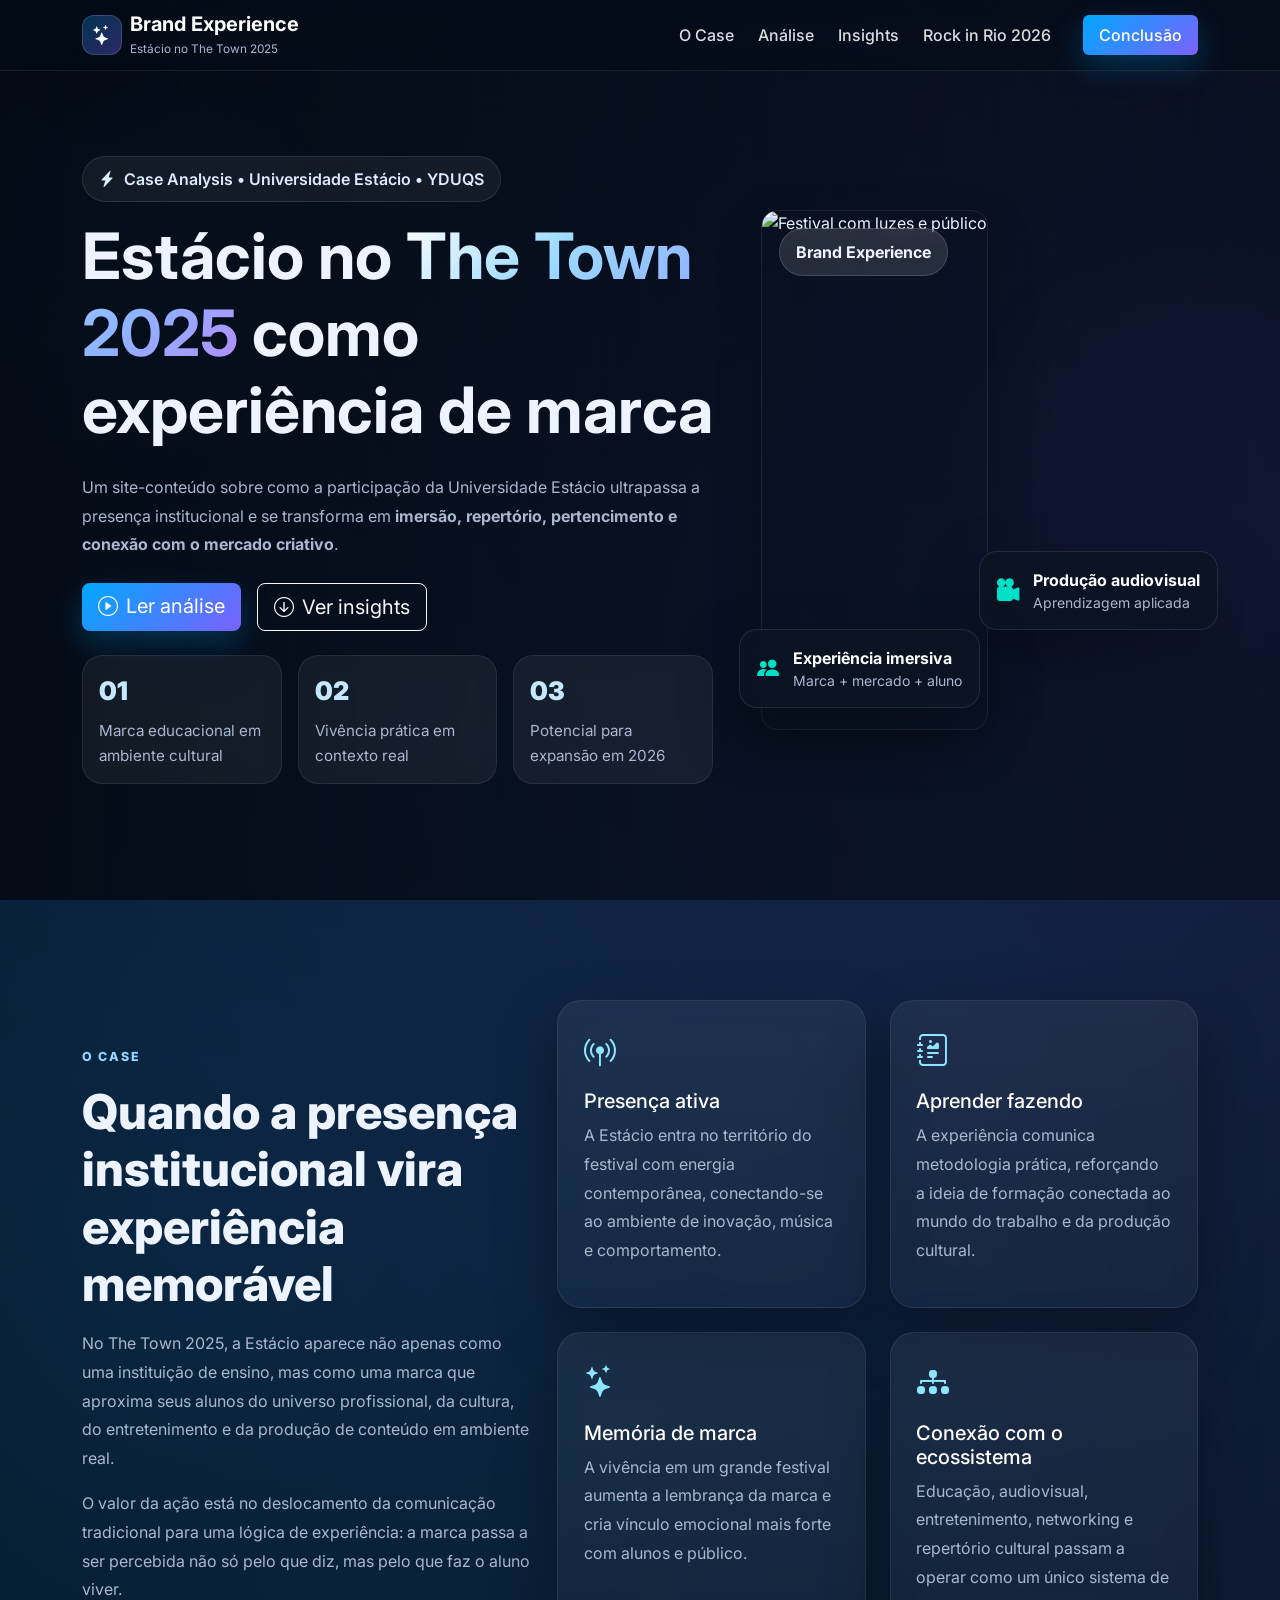
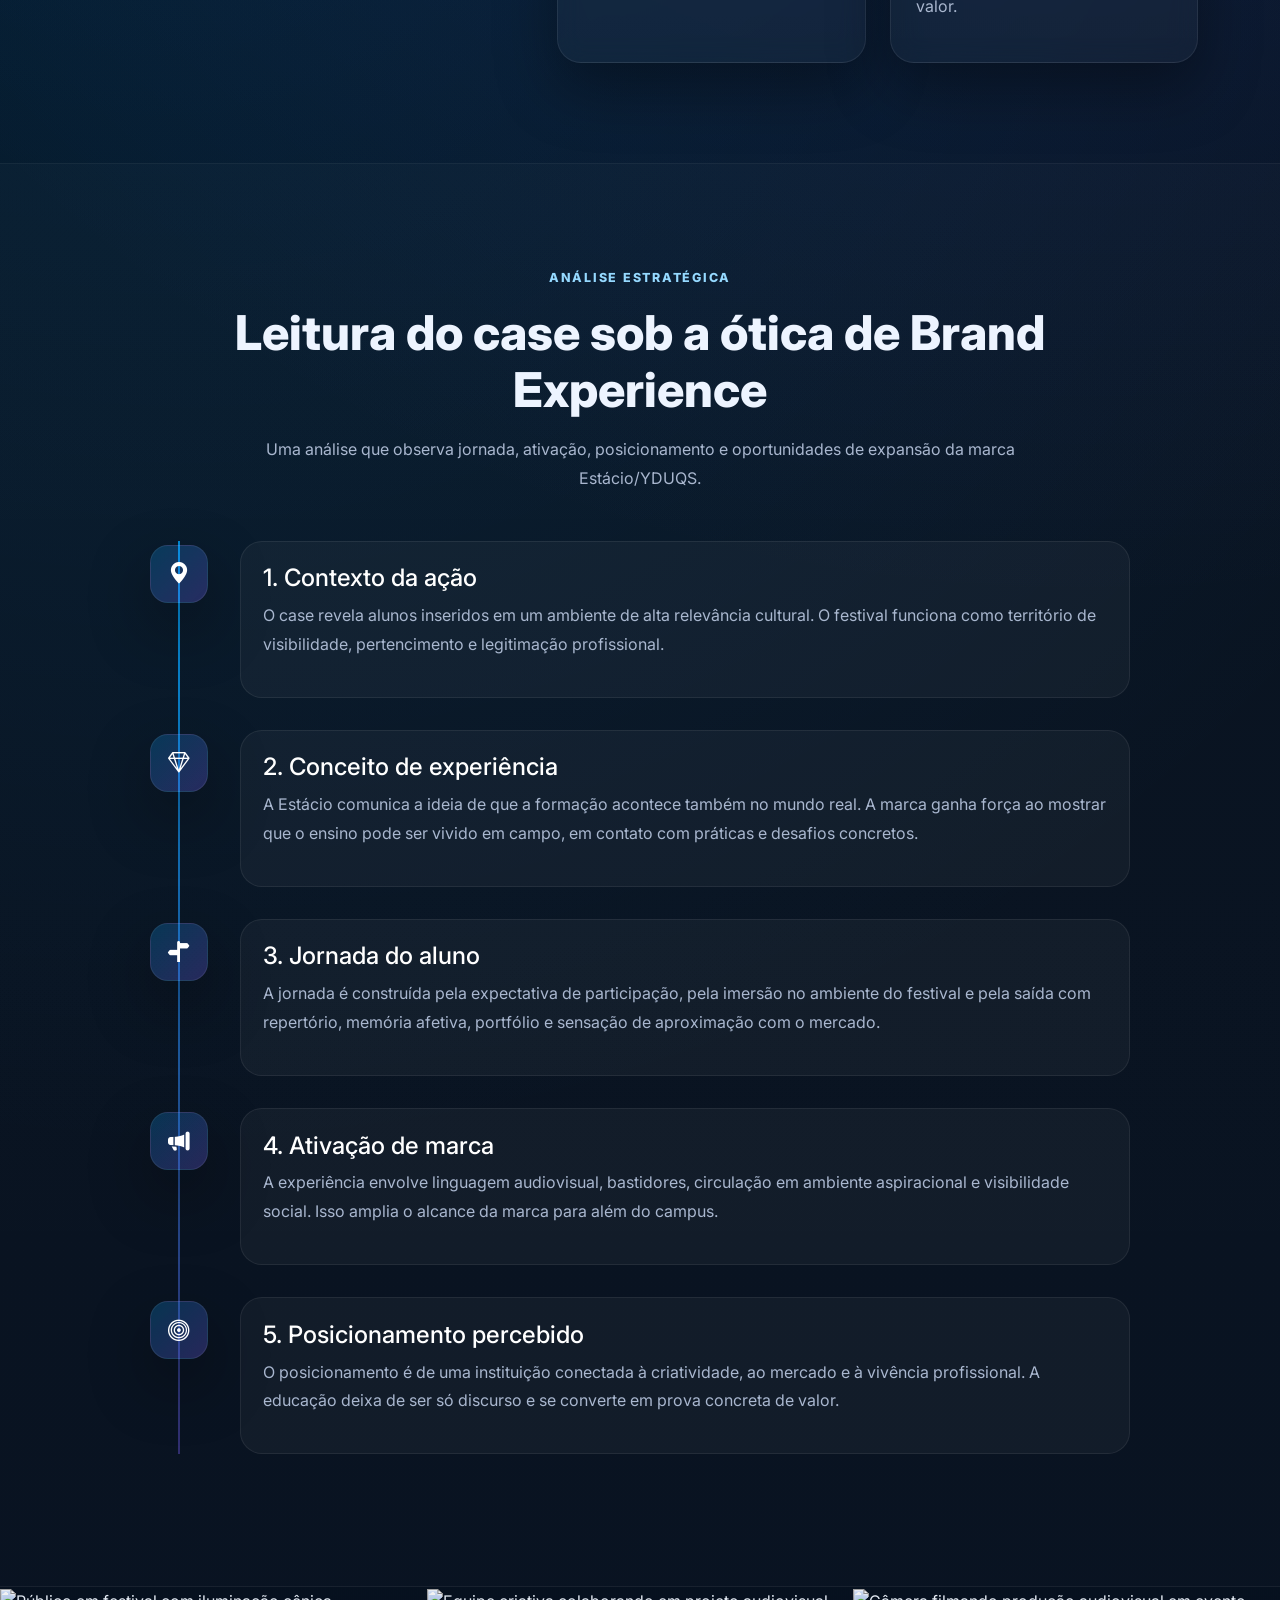
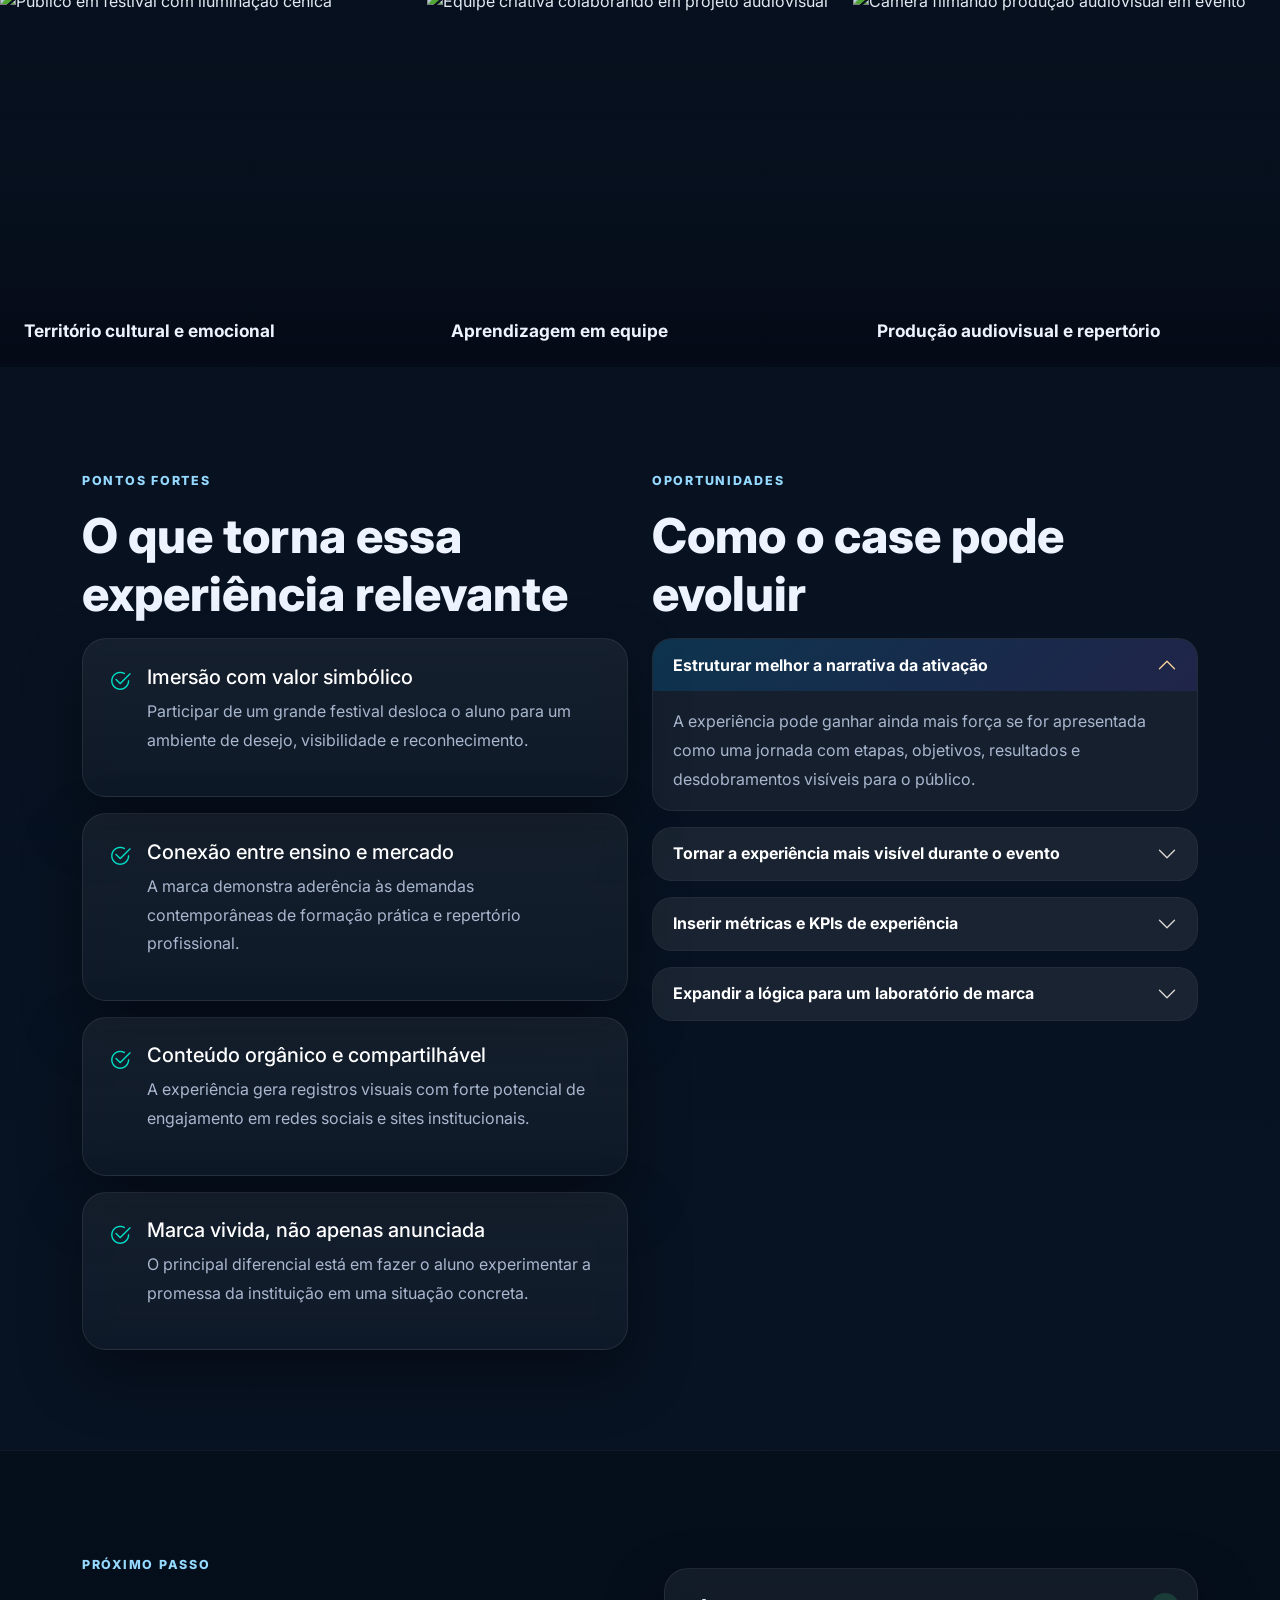
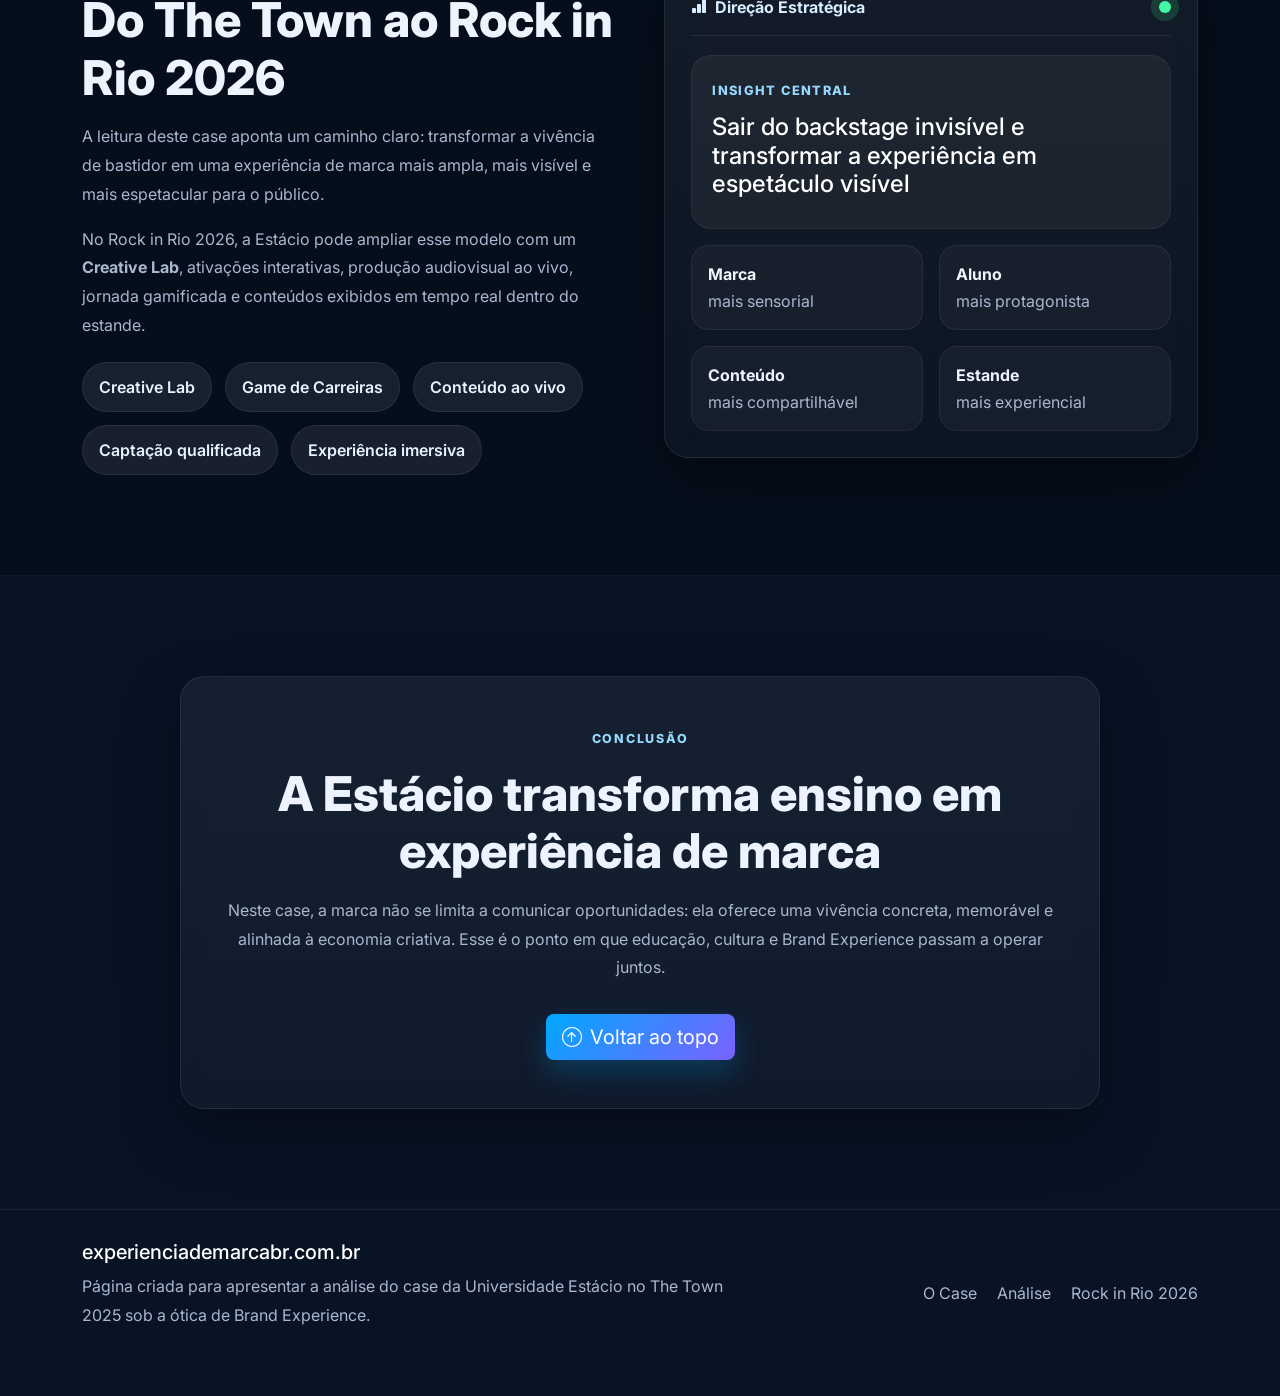
==== index.html @ 6ab8f237 "Add files via upload" ====
<!DOCTYPE html>
<html lang="pt-BR">
<head>
  <meta charset="UTF-8" />
  <meta name="viewport" content="width=device-width, initial-scale=1.0" />
  <title>Estácio no The Town 2025 | Brand Experience</title>
  <meta name="description" content="Análise do case da participação da Universidade Estácio no The Town 2025 sob a ótica de Brand Experience.">

  <link rel="preconnect" href="https://fonts.googleapis.com">
  <link rel="preconnect" href="https://fonts.gstatic.com" crossorigin>
  <link href="https://fonts.googleapis.com/css2?family=Inter:wght@400;500;600;700;800;900&display=swap" rel="stylesheet">
  <link href="https://cdn.jsdelivr.net/npm/bootstrap@5.3.3/dist/css/bootstrap.min.css" rel="stylesheet">
  <link href="https://cdn.jsdelivr.net/npm/bootstrap-icons@1.11.3/font/bootstrap-icons.min.css" rel="stylesheet">
  <link rel="stylesheet" href="css/styles_index_estacio_2026_the_town.css" />
</head>
<body>
  <div class="bg-orb orb-1"></div>
  <div class="bg-orb orb-2"></div>
  <div class="bg-grid"></div>

  <nav class="navbar navbar-expand-lg navbar-dark fixed-top glass-nav">
    <div class="container">
      <a class="navbar-brand d-flex align-items-center gap-2" href="#home">
        <span class="brand-mark"><i class="bi bi-stars"></i></span>
        <span>
          <strong>Brand Experience</strong><br>
          <small>Estácio no The Town 2025</small>
        </span>
      </a>

      <button class="navbar-toggler" type="button" data-bs-toggle="collapse" data-bs-target="#mainNav" aria-controls="mainNav" aria-expanded="false" aria-label="Alternar navegação">
        <span class="navbar-toggler-icon"></span>
      </button>

      <div class="collapse navbar-collapse" id="mainNav">
        <ul class="navbar-nav ms-auto align-items-lg-center gap-lg-2">
          <li class="nav-item"><a class="nav-link" href="#case">O Case</a></li>
          <li class="nav-item"><a class="nav-link" href="#analise">Análise</a></li>
          <li class="nav-item"><a class="nav-link" href="#insights">Insights</a></li>
          <li class="nav-item"><a class="nav-link" href="#rockinrio">Rock in Rio 2026</a></li>
          <li class="nav-item"><a class="nav-link btn btn-brand ms-lg-3 px-3" href="#conclusao">Conclusão</a></li>
        </ul>
      </div>
    </div>
  </nav>

  <header id="home" class="hero-section d-flex align-items-center">
    <div class="hero-overlay"></div>
    <div class="container position-relative">
      <div class="row align-items-center g-5">
        <div class="col-lg-7">
          <div class="eyebrow mb-3" data-bs-toggle="tooltip" data-bs-title="Case analisado sob a ótica de experiência de marca">
            <i class="bi bi-lightning-charge-fill"></i> Case Analysis • Universidade Estácio • YDUQS
          </div>
          <h1 class="display-3 fw-bold mb-4">Estácio no <span class="text-gradient">The Town 2025</span> como experiência de marca</h1>
          <p class="hero-lead mb-4">
            Um site-conteúdo sobre como a participação da Universidade Estácio ultrapassa a presença institucional e se transforma em <strong>imersão, repertório, pertencimento e conexão com o mercado criativo</strong>.
          </p>

          <div class="d-flex flex-wrap gap-3 mb-4">
            <a href="#analise" class="btn btn-brand btn-lg"><i class="bi bi-play-circle me-2"></i>Ler análise</a>
            <a href="#insights" class="btn btn-outline-light btn-lg"><i class="bi bi-arrow-down-circle me-2"></i>Ver insights</a>
          </div>

          <div class="hero-stats row g-3">
            <div class="col-sm-4">
              <div class="stat-card">
                <span class="stat-number">01</span>
                <span class="stat-label">Marca educacional em ambiente cultural</span>
              </div>
            </div>
            <div class="col-sm-4">
              <div class="stat-card">
                <span class="stat-number">02</span>
                <span class="stat-label">Vivência prática em contexto real</span>
              </div>
            </div>
            <div class="col-sm-4">
              <div class="stat-card">
                <span class="stat-number">03</span>
                <span class="stat-label">Potencial para expansão em 2026</span>
              </div>
            </div>
          </div>
        </div>

        <div class="col-lg-5">
          <div class="hero-visual floating-card">
            <div class="hero-badge">Brand Experience</div>
            <img src="https://images.unsplash.com/photo-1493225457124-a3eb161ffa5f?auto=format&fit=crop&w=1200&q=80" alt="Festival com luzes e público" class="img-fluid rounded-4 shadow-lg">
            <div class="mini-card mini-card-1">
              <i class="bi bi-camera-reels-fill"></i>
              <div>
                <strong>Produção audiovisual</strong>
                <small>Aprendizagem aplicada</small>
              </div>
            </div>
            <div class="mini-card mini-card-2">
              <i class="bi bi-people-fill"></i>
              <div>
                <strong>Experiência imersiva</strong>
                <small>Marca + mercado + aluno</small>
              </div>
            </div>
          </div>
        </div>
      </div>
    </div>
  </header>

  <main>
    <section id="case" class="section-padding">
      <div class="container">
        <div class="row g-4 align-items-center">
          <div class="col-lg-5">
            <div class="section-tag">O CASE</div>
            <h2 class="section-title">Quando a presença institucional vira experiência memorável</h2>
            <p class="section-text">
              No The Town 2025, a Estácio aparece não apenas como uma instituição de ensino, mas como uma marca que aproxima seus alunos do universo profissional, da cultura, do entretenimento e da produção de conteúdo em ambiente real.
            </p>
            <p class="section-text">
              O valor da ação está no deslocamento da comunicação tradicional para uma lógica de experiência: a marca passa a ser percebida não só pelo que diz, mas pelo que faz o aluno viver.
            </p>
          </div>
          <div class="col-lg-7">
            <div class="row g-4">
              <div class="col-md-6">
                <div class="info-box tilt-card h-100">
                  <i class="bi bi-broadcast-pin"></i>
                  <h5>Presença ativa</h5>
                  <p>A Estácio entra no território do festival com energia contemporânea, conectando-se ao ambiente de inovação, música e comportamento.</p>
                </div>
              </div>
              <div class="col-md-6">
                <div class="info-box tilt-card h-100">
                  <i class="bi bi-journal-richtext"></i>
                  <h5>Aprender fazendo</h5>
                  <p>A experiência comunica metodologia prática, reforçando a ideia de formação conectada ao mundo do trabalho e da produção cultural.</p>
                </div>
              </div>
              <div class="col-md-6">
                <div class="info-box tilt-card h-100">
                  <i class="bi bi-stars"></i>
                  <h5>Memória de marca</h5>
                  <p>A vivência em um grande festival aumenta a lembrança da marca e cria vínculo emocional mais forte com alunos e público.</p>
                </div>
              </div>
              <div class="col-md-6">
                <div class="info-box tilt-card h-100">
                  <i class="bi bi-diagram-3-fill"></i>
                  <h5>Conexão com o ecossistema</h5>
                  <p>Educação, audiovisual, entretenimento, networking e repertório cultural passam a operar como um único sistema de valor.</p>
                </div>
              </div>
            </div>
          </div>
        </div>
      </div>
    </section>

    <section id="analise" class="section-padding section-dark">
      <div class="container">
        <div class="text-center mb-5">
          <div class="section-tag mx-auto">ANÁLISE ESTRATÉGICA</div>
          <h2 class="section-title centered">Leitura do case sob a ótica de Brand Experience</h2>
          <p class="section-subtitle centered">Uma análise que observa jornada, ativação, posicionamento e oportunidades de expansão da marca Estácio/YDUQS.</p>
        </div>

        <div class="timeline">
          <div class="timeline-item reveal-card">
            <div class="timeline-icon"><i class="bi bi-geo-alt-fill"></i></div>
            <div class="timeline-content">
              <h4>1. Contexto da ação</h4>
              <p>O case revela alunos inseridos em um ambiente de alta relevância cultural. O festival funciona como território de visibilidade, pertencimento e legitimação profissional.</p>
            </div>
          </div>

          <div class="timeline-item reveal-card">
            <div class="timeline-icon"><i class="bi bi-gem"></i></div>
            <div class="timeline-content">
              <h4>2. Conceito de experiência</h4>
              <p>A Estácio comunica a ideia de que a formação acontece também no mundo real. A marca ganha força ao mostrar que o ensino pode ser vivido em campo, em contato com práticas e desafios concretos.</p>
            </div>
          </div>

          <div class="timeline-item reveal-card">
            <div class="timeline-icon"><i class="bi bi-signpost-split-fill"></i></div>
            <div class="timeline-content">
              <h4>3. Jornada do aluno</h4>
              <p>A jornada é construída pela expectativa de participação, pela imersão no ambiente do festival e pela saída com repertório, memória afetiva, portfólio e sensação de aproximação com o mercado.</p>
            </div>
          </div>

          <div class="timeline-item reveal-card">
            <div class="timeline-icon"><i class="bi bi-megaphone-fill"></i></div>
            <div class="timeline-content">
              <h4>4. Ativação de marca</h4>
              <p>A experiência envolve linguagem audiovisual, bastidores, circulação em ambiente aspiracional e visibilidade social. Isso amplia o alcance da marca para além do campus.</p>
            </div>
          </div>

          <div class="timeline-item reveal-card">
            <div class="timeline-icon"><i class="bi bi-bullseye"></i></div>
            <div class="timeline-content">
              <h4>5. Posicionamento percebido</h4>
              <p>O posicionamento é de uma instituição conectada à criatividade, ao mercado e à vivência profissional. A educação deixa de ser só discurso e se converte em prova concreta de valor.</p>
            </div>
          </div>
        </div>
      </div>
    </section>

    <section class="section-padding image-band">
      <div class="container-fluid px-0">
        <div class="row g-0">
          <div class="col-md-4">
            <div class="image-card">
              <img src="https://images.unsplash.com/photo-1511578314322-379afb476865?auto=format&fit=crop&w=1200&q=80" alt="Público em festival com iluminação cênica">
              <div class="image-caption">Território cultural e emocional</div>
            </div>
          </div>
          <div class="col-md-4">
            <div class="image-card">
              <img src="https://images.unsplash.com/photo-1521737604893-d14cc237f11d?auto=format&fit=crop&w=1200&q=80" alt="Equipe criativa colaborando em projeto audiovisual">
              <div class="image-caption">Aprendizagem em equipe</div>
            </div>
          </div>
          <div class="col-md-4">
            <div class="image-card">
              <img src="https://images.unsplash.com/photo-1505236858219-8359eb29e329?auto=format&fit=crop&w=1200&q=80" alt="Câmera filmando produção audiovisual em evento">
              <div class="image-caption">Produção audiovisual e repertório</div>
            </div>
          </div>
        </div>
      </div>
    </section>

    <section id="insights" class="section-padding">
      <div class="container">
        <div class="row g-4 align-items-start">
          <div class="col-lg-6">
            <div class="section-tag">PONTOS FORTES</div>
            <h2 class="section-title">O que torna essa experiência relevante</h2>
            <div class="feature-list">
              <div class="feature-item glass-card">
                <i class="bi bi-check2-circle"></i>
                <div>
                  <h5>Imersão com valor simbólico</h5>
                  <p>Participar de um grande festival desloca o aluno para um ambiente de desejo, visibilidade e reconhecimento.</p>
                </div>
              </div>
              <div class="feature-item glass-card">
                <i class="bi bi-check2-circle"></i>
                <div>
                  <h5>Conexão entre ensino e mercado</h5>
                  <p>A marca demonstra aderência às demandas contemporâneas de formação prática e repertório profissional.</p>
                </div>
              </div>
              <div class="feature-item glass-card">
                <i class="bi bi-check2-circle"></i>
                <div>
                  <h5>Conteúdo orgânico e compartilhável</h5>
                  <p>A experiência gera registros visuais com forte potencial de engajamento em redes sociais e sites institucionais.</p>
                </div>
              </div>
              <div class="feature-item glass-card">
                <i class="bi bi-check2-circle"></i>
                <div>
                  <h5>Marca vivida, não apenas anunciada</h5>
                  <p>O principal diferencial está em fazer o aluno experimentar a promessa da instituição em uma situação concreta.</p>
                </div>
              </div>
            </div>
          </div>

          <div class="col-lg-6">
            <div class="section-tag">OPORTUNIDADES</div>
            <h2 class="section-title">Como o case pode evoluir</h2>
            <div class="accordion custom-accordion" id="accordionInsights">
              <div class="accordion-item">
                <h2 class="accordion-header">
                  <button class="accordion-button" type="button" data-bs-toggle="collapse" data-bs-target="#item1" aria-expanded="true">
                    Estruturar melhor a narrativa da ativação
                  </button>
                </h2>
                <div id="item1" class="accordion-collapse collapse show" data-bs-parent="#accordionInsights">
                  <div class="accordion-body">A experiência pode ganhar ainda mais força se for apresentada como uma jornada com etapas, objetivos, resultados e desdobramentos visíveis para o público.</div>
                </div>
              </div>

              <div class="accordion-item">
                <h2 class="accordion-header">
                  <button class="accordion-button collapsed" type="button" data-bs-toggle="collapse" data-bs-target="#item2">
                    Tornar a experiência mais visível durante o evento
                  </button>
                </h2>
                <div id="item2" class="accordion-collapse collapse" data-bs-parent="#accordionInsights">
                  <div class="accordion-body">Mostrar ao vivo o que os alunos produzem amplia o potencial de encantamento, prova social e diferenciação da presença da marca.</div>
                </div>
              </div>

              <div class="accordion-item">
                <h2 class="accordion-header">
                  <button class="accordion-button collapsed" type="button" data-bs-toggle="collapse" data-bs-target="#item3">
                    Inserir métricas e KPIs de experiência
                  </button>
                </h2>
                <div id="item3" class="accordion-collapse collapse" data-bs-parent="#accordionInsights">
                  <div class="accordion-body">Indicadores como alcance, peças produzidas, participação dos alunos e engajamento digital ajudam a fortalecer a leitura estratégica do case.</div>
                </div>
              </div>

              <div class="accordion-item">
                <h2 class="accordion-header">
                  <button class="accordion-button collapsed" type="button" data-bs-toggle="collapse" data-bs-target="#item4">
                    Expandir a lógica para um laboratório de marca
                  </button>
                </h2>
                <div id="item4" class="accordion-collapse collapse" data-bs-parent="#accordionInsights">
                  <div class="accordion-body">O case pode se tornar base para um laboratório contínuo de observação, criação, documentação e análise de experiências de marca em eventos.</div>
                </div>
              </div>
            </div>
          </div>
        </div>
      </div>
    </section>

    <section id="rockinrio" class="section-padding section-dark section-festival">
      <div class="container">
        <div class="row align-items-center g-5">
          <div class="col-lg-6">
            <div class="section-tag">PRÓXIMO PASSO</div>
            <h2 class="section-title">Do The Town ao Rock in Rio 2026</h2>
            <p class="section-text">
              A leitura deste case aponta um caminho claro: transformar a vivência de bastidor em uma experiência de marca mais ampla, mais visível e mais espetacular para o público.
            </p>
            <p class="section-text">
              No Rock in Rio 2026, a Estácio pode ampliar esse modelo com um <strong>Creative Lab</strong>, ativações interativas, produção audiovisual ao vivo, jornada gamificada e conteúdos exibidos em tempo real dentro do estande.
            </p>

            <div class="pill-list">
              <span class="pill">Creative Lab</span>
              <span class="pill">Game de Carreiras</span>
              <span class="pill">Conteúdo ao vivo</span>
              <span class="pill">Captação qualificada</span>
              <span class="pill">Experiência imersiva</span>
            </div>
          </div>
          <div class="col-lg-6">
            <div class="festival-panel">
              <div class="festival-panel-header">
                <span><i class="bi bi-bar-chart-fill me-2"></i>Direção Estratégica</span>
                <span class="live-dot"></span>
              </div>
              <div class="festival-panel-body">
                <div class="metric-box">
                  <span class="metric-title">Insight central</span>
                  <h4>Sair do backstage invisível e transformar a experiência em espetáculo visível</h4>
                </div>
                <div class="metric-grid">
                  <div class="mini-metric">
                    <strong>Marca</strong>
                    <span>mais sensorial</span>
                  </div>
                  <div class="mini-metric">
                    <strong>Aluno</strong>
                    <span>mais protagonista</span>
                  </div>
                  <div class="mini-metric">
                    <strong>Conteúdo</strong>
                    <span>mais compartilhável</span>
                  </div>
                  <div class="mini-metric">
                    <strong>Estande</strong>
                    <span>mais experiencial</span>
                  </div>
                </div>
              </div>
            </div>
          </div>
        </div>
      </div>
    </section>

    <section id="conclusao" class="section-padding">
      <div class="container">
        <div class="conclusion-card text-center mx-auto">
          <div class="section-tag mx-auto">CONCLUSÃO</div>
          <h2 class="section-title centered">A Estácio transforma ensino em experiência de marca</h2>
          <p class="section-subtitle centered">
            Neste case, a marca não se limita a comunicar oportunidades: ela oferece uma vivência concreta, memorável e alinhada à economia criativa. Esse é o ponto em que educação, cultura e Brand Experience passam a operar juntos.
          </p>
          <a href="#home" class="btn btn-brand btn-lg mt-3"><i class="bi bi-arrow-up-circle me-2"></i>Voltar ao topo</a>
        </div>
      </div>
    </section>
  </main>

  <footer class="site-footer">
    <div class="container">
      <div class="row g-4 align-items-center">
        <div class="col-lg-7">
          <h5>experienciademarcabr.com.br</h5>
          <p>Página criada para apresentar a análise do case da Universidade Estácio no The Town 2025 sob a ótica de Brand Experience.</p>
        </div>
        <div class="col-lg-5 text-lg-end">
          <a href="#case" class="footer-link">O Case</a>
          <a href="#analise" class="footer-link">Análise</a>
          <a href="#rockinrio" class="footer-link">Rock in Rio 2026</a>
        </div>
      </div>
    </div>
  </footer>

  <script src="https://cdn.jsdelivr.net/npm/bootstrap@5.3.3/dist/js/bootstrap.bundle.min.js"></script>
  <script>
    const tooltipTriggerList = document.querySelectorAll('[data-bs-toggle="tooltip"]');
    [...tooltipTriggerList].forEach(el => new bootstrap.Tooltip(el));

    const revealElements = document.querySelectorAll('.reveal-card, .tilt-card, .feature-item, .conclusion-card');
    const observer = new IntersectionObserver((entries) => {
      entries.forEach(entry => {
        if (entry.isIntersecting) entry.target.classList.add('show');
      });
    }, { threshold: 0.12 });
    revealElements.forEach(el => observer.observe(el));
  </script>
</body>
</html>
---- css/styles_index_estacio_2026_the_town.css ----
:root {
  --bg: #07111f;
  --bg-soft: #0d1b2f;
  --card: rgba(17, 27, 45, 0.72);
  --card-2: rgba(255, 255, 255, 0.06);
  --line: rgba(255, 255, 255, 0.1);
  --text: #edf4ff;
  --muted: #a9b7cf;
  --brand: #00a8ff;
  --brand-2: #7b61ff;
  --accent: #00e0c7;
  --shadow: 0 25px 60px rgba(0, 0, 0, 0.35);
}

* {
  box-sizing: border-box;
}

html {
  scroll-behavior: smooth;
}

body {
  font-family: 'Inter', sans-serif;
  color: var(--text);
  background:
    radial-gradient(circle at 15% 20%, rgba(0, 168, 255, 0.12), transparent 30%),
    radial-gradient(circle at 85% 10%, rgba(123, 97, 255, 0.15), transparent 28%),
    linear-gradient(180deg, #04101d 0%, #07111f 45%, #081325 100%);
  min-height: 100vh;
  overflow-x: hidden;
}

.bg-grid {
  position: fixed;
  inset: 0;
  background-image:
    linear-gradient(rgba(255,255,255,0.03) 1px, transparent 1px),
    linear-gradient(90deg, rgba(255,255,255,0.03) 1px, transparent 1px);
  background-size: 34px 34px;
  mask-image: linear-gradient(to bottom, rgba(0,0,0,0.7), transparent 85%);
  pointer-events: none;
  z-index: -3;
}

.bg-orb {
  position: fixed;
  border-radius: 50%;
  filter: blur(40px);
  opacity: .45;
  pointer-events: none;
  z-index: -2;
}

.orb-1 {
  width: 340px;
  height: 340px;
  top: 90px;
  left: -60px;
  background: rgba(0, 168, 255, 0.22);
}

.orb-2 {
  width: 380px;
  height: 380px;
  right: -100px;
  top: 280px;
  background: rgba(123, 97, 255, 0.22);
}

.glass-nav {
  background: rgba(4, 13, 25, 0.58);
  backdrop-filter: blur(12px);
  border-bottom: 1px solid rgba(255, 255, 255, 0.08);
}

.navbar-brand {
  color: #fff;
  line-height: 1.1;
}

.navbar-brand small {
  color: var(--muted);
  font-size: .74rem;
}

.brand-mark {
  width: 40px;
  height: 40px;
  display: inline-flex;
  align-items: center;
  justify-content: center;
  border-radius: 12px;
  background: linear-gradient(135deg, rgba(0,168,255,.25), rgba(123,97,255,.35));
  border: 1px solid rgba(255,255,255,.14);
  box-shadow: var(--shadow);
}

.navbar .nav-link {
  color: rgba(255,255,255,.86);
  font-weight: 500;
}

.navbar .nav-link:hover,
.navbar .nav-link:focus {
  color: #fff;
}

.btn-brand {
  background: linear-gradient(135deg, var(--brand), var(--brand-2));
  border: none;
  color: white !important;
  box-shadow: 0 12px 30px rgba(0, 168, 255, 0.24);
}

.btn-brand:hover {
  transform: translateY(-2px);
  box-shadow: 0 16px 40px rgba(0, 168, 255, 0.32);
}

.hero-section {
  position: relative;
  min-height: 100vh;
  padding: 120px 0 80px;
}

.hero-overlay {
  position: absolute;
  inset: 0;
  background:
    linear-gradient(90deg, rgba(4, 10, 20, 0.9) 0%, rgba(4, 10, 20, 0.74) 40%, rgba(4, 10, 20, 0.52) 100%),
    url('https://images.unsplash.com/photo-1501386761578-eac5c94b800a?auto=format&fit=crop&w=1800&q=80') center/cover no-repeat;
  z-index: 0;
}

.eyebrow {
  display: inline-flex;
  align-items: center;
  gap: .55rem;
  padding: .65rem 1rem;
  border-radius: 999px;
  border: 1px solid rgba(255,255,255,.1);
  background: rgba(255,255,255,.06);
  color: #dceaff;
  font-weight: 600;
  backdrop-filter: blur(10px);
}

.hero-lead,
.section-text,
.section-subtitle,
.timeline-content p,
.info-box p,
.feature-item p,
.accordion-body,
.site-footer p {
  color: var(--muted);
  line-height: 1.8;
}

.text-gradient {
  background: linear-gradient(135deg, #ffffff 0%, #9edbff 35%, #8fb3ff 70%, #b38cff 100%);
  -webkit-background-clip: text;
  -webkit-text-fill-color: transparent;
  background-clip: text;
}

.hero-visual {
  position: relative;
}

.hero-visual img {
  width: 100%;
  min-height: 520px;
  object-fit: cover;
  border: 1px solid rgba(255,255,255,.08);
}

.floating-card {
  animation: floaty 6s ease-in-out infinite;
}

@keyframes floaty {
  0%,100% { transform: translateY(0); }
  50% { transform: translateY(-10px); }
}

.hero-badge {
  position: absolute;
  top: 18px;
  left: 18px;
  z-index: 2;
  padding: .7rem 1rem;
  border-radius: 999px;
  background: rgba(255,255,255,.12);
  border: 1px solid rgba(255,255,255,.14);
  backdrop-filter: blur(10px);
  font-weight: 700;
}

.mini-card {
  position: absolute;
  display: flex;
  align-items: center;
  gap: .9rem;
  padding: 1rem 1.05rem;
  background: rgba(10, 20, 35, 0.82);
  border: 1px solid rgba(255,255,255,.1);
  border-radius: 18px;
  box-shadow: var(--shadow);
  backdrop-filter: blur(12px);
}

.mini-card i {
  font-size: 1.4rem;
  color: var(--accent);
}

.mini-card strong,
.feature-item h5,
.info-box h5,
.timeline-content h4,
.metric-box h4,
.site-footer h5 {
  color: #fff;
}

.mini-card small {
  display: block;
  color: var(--muted);
}

.mini-card-1 {
  right: -20px;
  bottom: 100px;
}

.mini-card-2 {
  left: -22px;
  bottom: 22px;
}

.hero-stats .stat-card {
  background: rgba(255,255,255,.06);
  border: 1px solid rgba(255,255,255,.08);
  border-radius: 20px;
  padding: 1rem;
  min-height: 120px;
  backdrop-filter: blur(10px);
}

.stat-number {
  display: block;
  font-size: 1.6rem;
  font-weight: 900;
  margin-bottom: .45rem;
  color: #c6e8ff;
}

.stat-label {
  color: var(--muted);
  font-size: .95rem;
}

.section-padding {
  padding: 100px 0;
  position: relative;
}

.section-dark {
  background: linear-gradient(180deg, rgba(255,255,255,0.02), rgba(255,255,255,0.01));
  border-top: 1px solid rgba(255,255,255,.05);
  border-bottom: 1px solid rgba(255,255,255,.05);
}

.section-tag {
  display: inline-block;
  font-size: .78rem;
  font-weight: 800;
  letter-spacing: .14em;
  text-transform: uppercase;
  color: #95d9ff;
  margin-bottom: 1rem;
}

.section-title {
  font-size: clamp(2rem, 4vw, 3rem);
  font-weight: 800;
  margin-bottom: 1rem;
}

.section-title.centered,
.section-subtitle.centered {
  max-width: 860px;
  margin-left: auto;
  margin-right: auto;
}

.info-box,
.glass-card,
.conclusion-card,
.festival-panel {
  background: linear-gradient(180deg, rgba(255,255,255,.06), rgba(255,255,255,.03));
  border: 1px solid rgba(255,255,255,.08);
  border-radius: 24px;
  padding: 1.6rem;
  box-shadow: var(--shadow);
  backdrop-filter: blur(12px);
}

.info-box i {
  font-size: 2rem;
  color: #8fe4ff;
  display: inline-block;
  margin-bottom: .9rem;
}

.timeline {
  position: relative;
  max-width: 980px;
  margin: 0 auto;
}

.timeline::before {
  content: '';
  position: absolute;
  left: 28px;
  top: 0;
  bottom: 0;
  width: 2px;
  background: linear-gradient(to bottom, rgba(0,168,255,.8), rgba(123,97,255,.35));
}

.timeline-item {
  position: relative;
  padding-left: 90px;
  margin-bottom: 2rem;
}

.timeline-icon {
  position: absolute;
  left: 0;
  top: 4px;
  width: 58px;
  height: 58px;
  border-radius: 18px;
  display: flex;
  align-items: center;
  justify-content: center;
  background: linear-gradient(135deg, rgba(0,168,255,.22), rgba(123,97,255,.26));
  border: 1px solid rgba(255,255,255,.08);
  box-shadow: var(--shadow);
}

.timeline-icon i {
  font-size: 1.35rem;
  color: #fff;
}

.timeline-content {
  background: rgba(255,255,255,.04);
  border: 1px solid rgba(255,255,255,.07);
  border-radius: 22px;
  padding: 1.4rem;
}

.image-band {
  padding-top: 0;
  padding-bottom: 0;
}

.image-card {
  position: relative;
  overflow: hidden;
  min-height: 380px;
}

.image-card img {
  width: 100%;
  height: 380px;
  object-fit: cover;
  transition: transform .8s ease;
  filter: saturate(1.02) contrast(1.02);
}

.image-card::after {
  content: '';
  position: absolute;
  inset: 0;
  background: linear-gradient(to top, rgba(4,10,20,.82) 0%, rgba(4,10,20,.18) 45%, rgba(4,10,20,.05) 100%);
}

.image-card:hover img {
  transform: scale(1.06);
}

.image-caption {
  position: absolute;
  left: 24px;
  bottom: 24px;
  z-index: 2;
  font-size: 1.08rem;
  font-weight: 700;
}

.feature-list {
  display: grid;
  gap: 1rem;
}

.feature-item {
  display: flex;
  gap: 1rem;
  align-items: flex-start;
}

.feature-item i {
  font-size: 1.4rem;
  color: var(--accent);
}

.custom-accordion .accordion-item {
  background: rgba(255,255,255,.04);
  border: 1px solid rgba(255,255,255,.08);
  border-radius: 20px !important;
  overflow: hidden;
  margin-bottom: 1rem;
}

.custom-accordion .accordion-button {
  background: rgba(255,255,255,.04);
  color: #fff;
  font-weight: 700;
  box-shadow: none;
}

.custom-accordion .accordion-button:not(.collapsed) {
  background: linear-gradient(135deg, rgba(0,168,255,.18), rgba(123,97,255,.15));
  color: #fff;
}

.custom-accordion .accordion-button::after {
  filter: invert(1);
}

.custom-accordion .accordion-body {
  background: rgba(255,255,255,.02);
}

.section-festival {
  background:
    linear-gradient(180deg, rgba(5, 14, 27, 0.92), rgba(5, 14, 27, 0.95)),
    url('https://images.unsplash.com/photo-1459749411175-04bf5292ceea?auto=format&fit=crop&w=1800&q=80') center/cover no-repeat;
}

.pill-list {
  display: flex;
  flex-wrap: wrap;
  gap: .8rem;
  margin-top: 1.4rem;
}

.pill {
  display: inline-flex;
  align-items: center;
  padding: .75rem 1rem;
  border-radius: 999px;
  background: rgba(255,255,255,.08);
  border: 1px solid rgba(255,255,255,.08);
  color: #e4f3ff;
  font-weight: 600;
}

.festival-panel-header {
  display: flex;
  justify-content: space-between;
  align-items: center;
  padding-bottom: 1rem;
  border-bottom: 1px solid rgba(255,255,255,.08);
  margin-bottom: 1.2rem;
  color: #d6ecff;
  font-weight: 700;
}

.live-dot {
  width: 12px;
  height: 12px;
  border-radius: 50%;
  background: #43f7a4;
  box-shadow: 0 0 0 8px rgba(67,247,164,.15);
  animation: pulse 2s infinite;
}

@keyframes pulse {
  0% { box-shadow: 0 0 0 0 rgba(67,247,164,.3); }
  70% { box-shadow: 0 0 0 10px rgba(67,247,164,0); }
  100% { box-shadow: 0 0 0 0 rgba(67,247,164,0); }
}

.metric-box {
  background: rgba(255,255,255,.05);
  border: 1px solid rgba(255,255,255,.06);
  padding: 1.3rem;
  border-radius: 20px;
  margin-bottom: 1rem;
}

.metric-title {
  display: inline-block;
  font-size: .8rem;
  text-transform: uppercase;
  letter-spacing: .1em;
  color: #97d8ff;
  margin-bottom: .8rem;
  font-weight: 800;
}

.metric-grid {
  display: grid;
  grid-template-columns: repeat(2, minmax(0,1fr));
  gap: 1rem;
}

.mini-metric {
  border-radius: 18px;
  padding: 1rem;
  background: rgba(255,255,255,.04);
  border: 1px solid rgba(255,255,255,.06);
}

.mini-metric strong {
  display: block;
  margin-bottom: .2rem;
}

.mini-metric span {
  color: var(--muted);
}

.conclusion-card {
  max-width: 920px;
  padding: 3rem 2rem;
}

.site-footer {
  padding: 30px 0 50px;
  border-top: 1px solid rgba(255,255,255,.08);
}

.footer-link {
  color: var(--muted);
  margin-left: 1rem;
  text-decoration: none;
}

.footer-link:hover {
  color: #fff;
}

.reveal-card,
.tilt-card,
.feature-item,
.conclusion-card {
  opacity: 0;
  transform: translateY(24px);
  transition: all .7s ease;
}

.reveal-card.show,
.tilt-card.show,
.feature-item.show,
.conclusion-card.show {
  opacity: 1;
  transform: translateY(0);
}

@media (max-width: 991.98px) {
  .hero-section {
    min-height: auto;
    padding-top: 120px;
  }

  .hero-visual img {
    min-height: 420px;
  }

  .mini-card-1,
  .mini-card-2 {
    position: relative;
    left: auto;
    right: auto;
    bottom: auto;
    margin-top: 1rem;
  }
}

@media (max-width: 767.98px) {
  .section-padding {
    padding: 76px 0;
  }

  .display-3 {
    font-size: 2.45rem;
  }

  .timeline::before {
    left: 20px;
  }

  .timeline-item {
    padding-left: 68px;
  }

  .timeline-icon {
    width: 42px;
    height: 42px;
    border-radius: 14px;
  }

  .metric-grid {
    grid-template-columns: 1fr;
  }

  .footer-link {
    margin-left: 0;
    margin-right: 1rem;
    display: inline-block;
    margin-top: .5rem;
  }
}
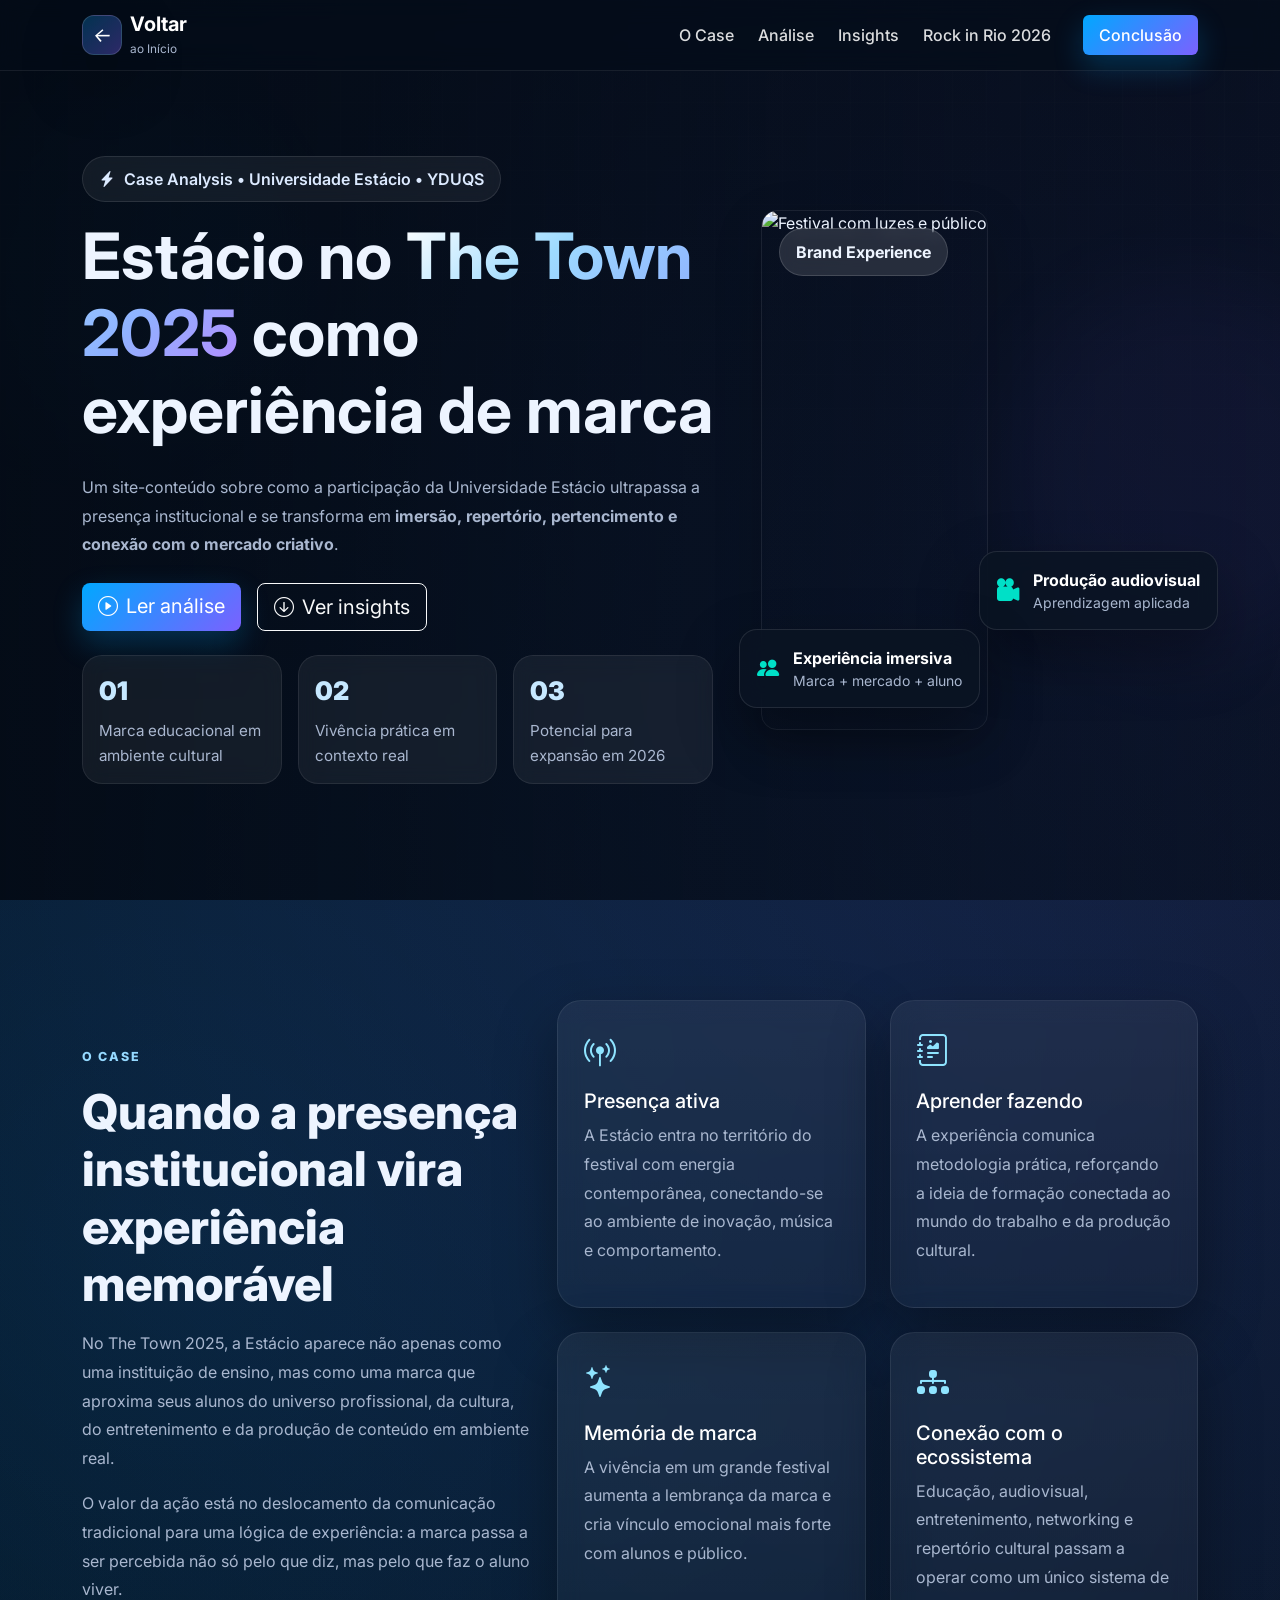
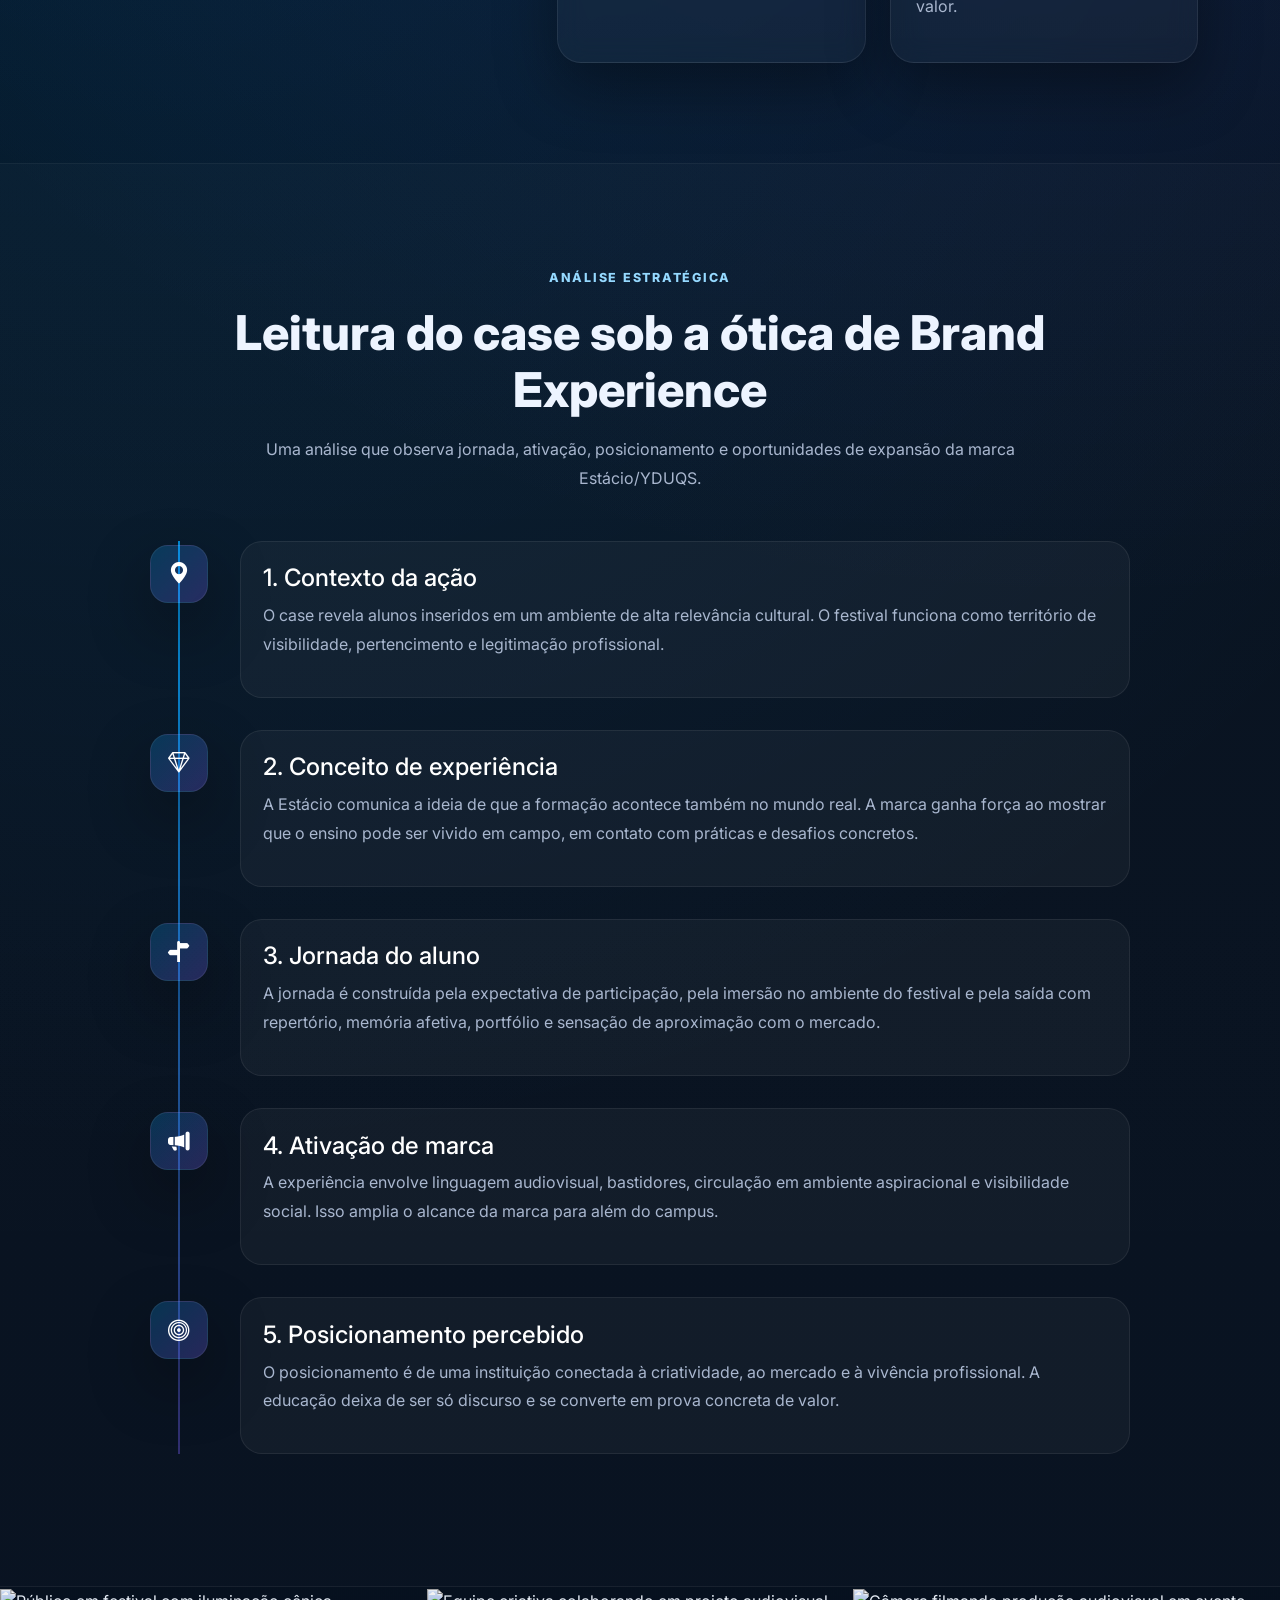
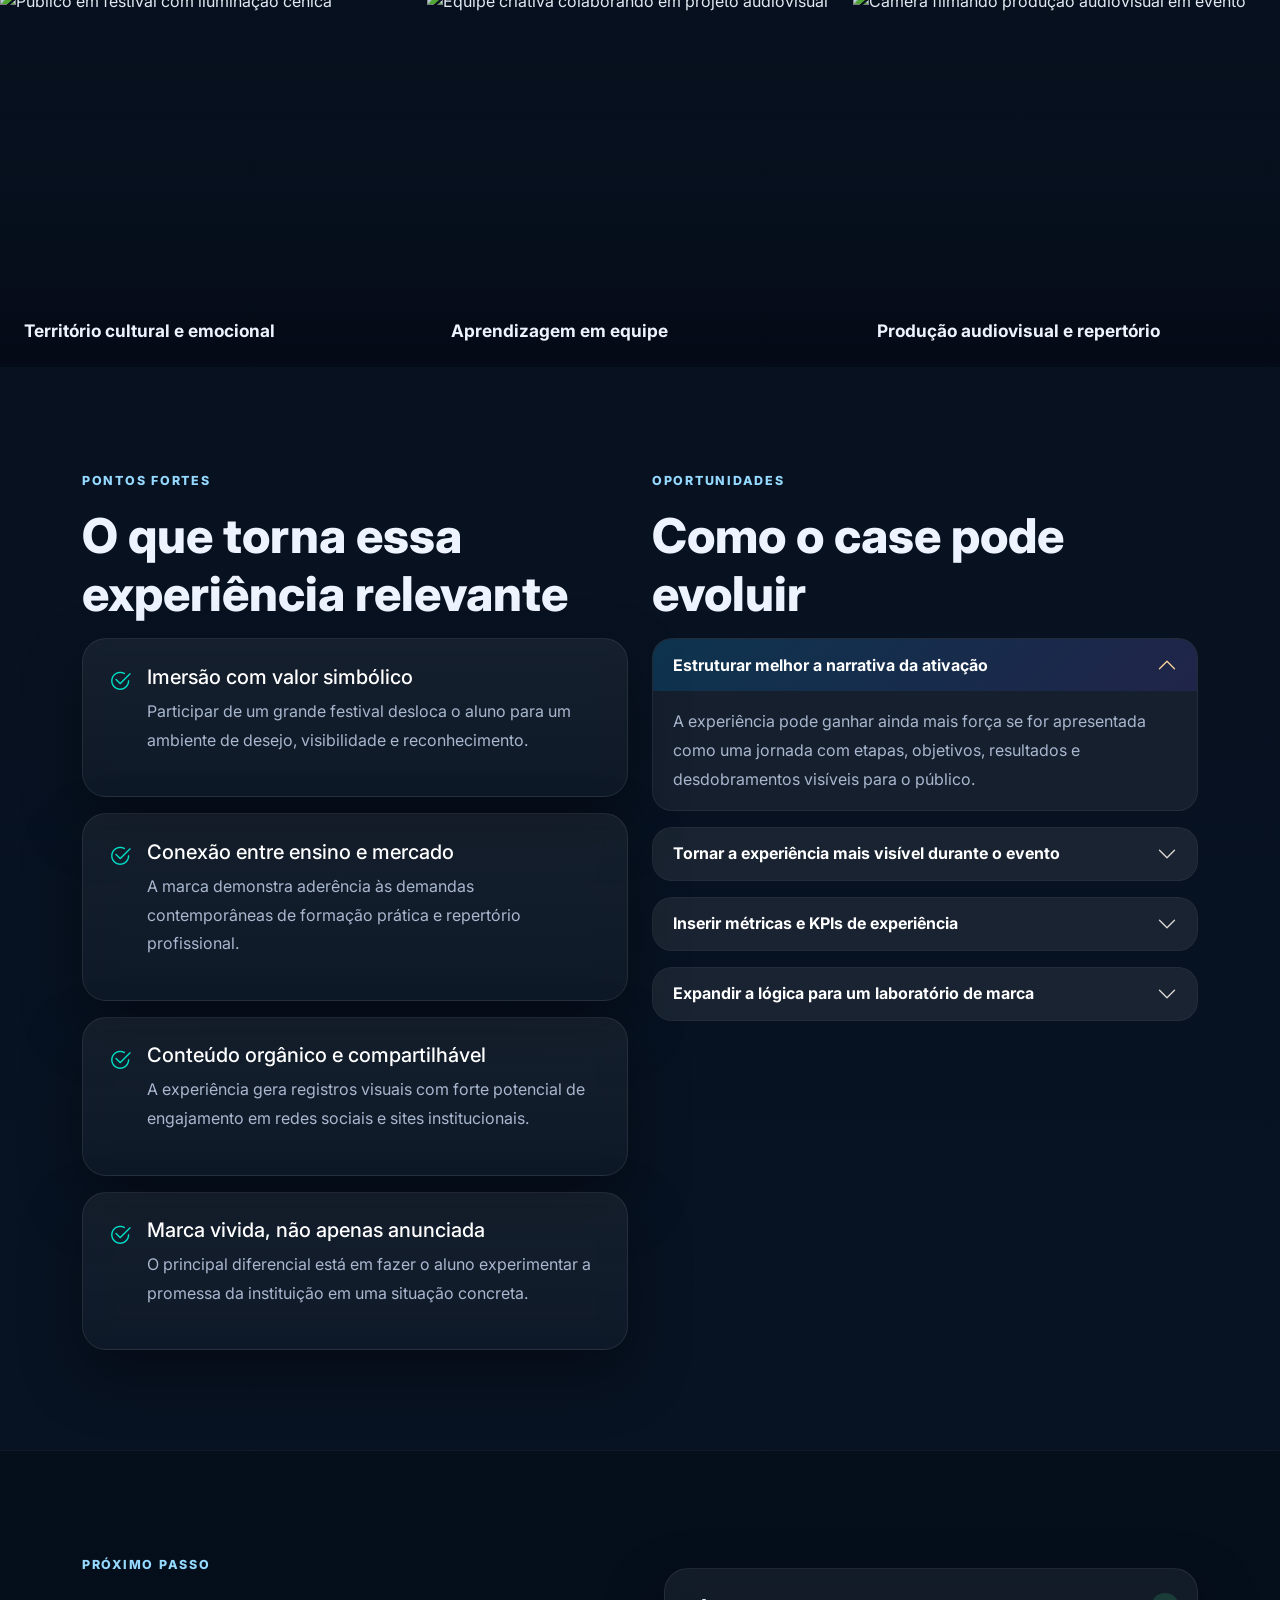
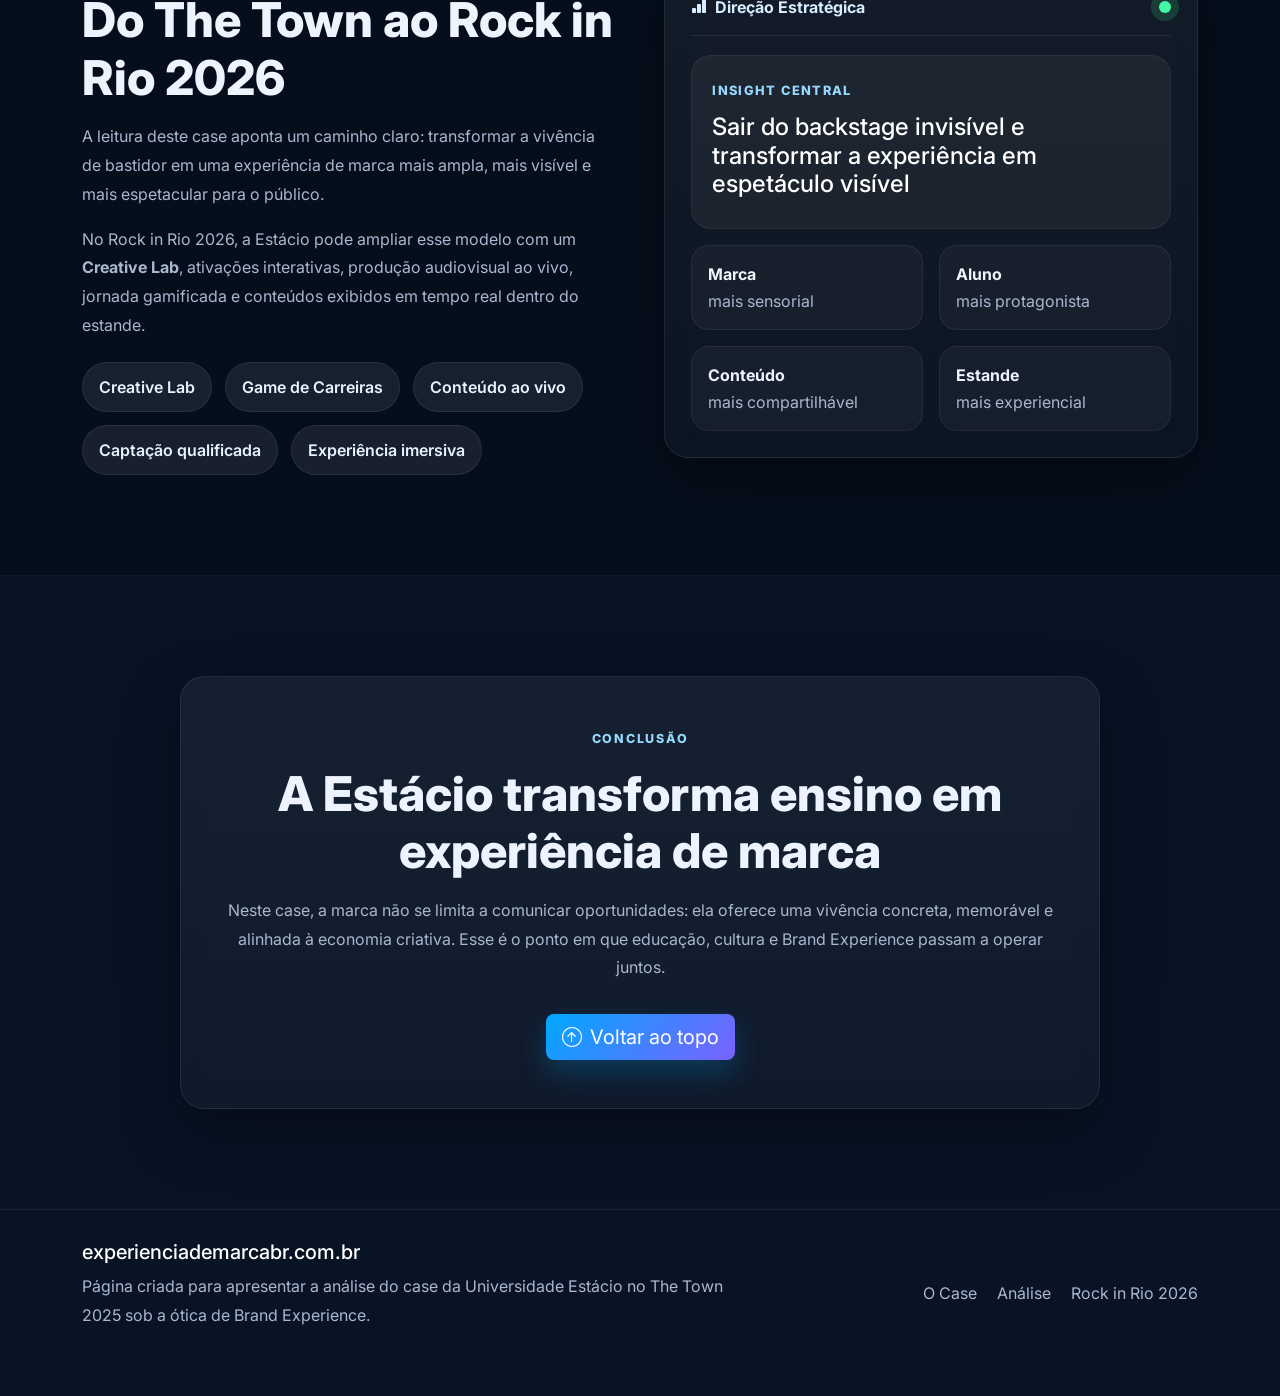
==== commit 67af464b: "Add files via upload" ====
--- a/index.html
+++ b/index.html
@@ -20,11 +20,11 @@
 
   <nav class="navbar navbar-expand-lg navbar-dark fixed-top glass-nav">
     <div class="container">
-      <a class="navbar-brand d-flex align-items-center gap-2" href="#home">
-        <span class="brand-mark"><i class="bi bi-stars"></i></span>
+      <a class="navbar-brand d-flex align-items-center gap-2" href="http://experienciademarcabr.com.br">
+        <span class="brand-mark"><i>←</i></span>
         <span>
-          <strong>Brand Experience</strong><br>
-          <small>Estácio no The Town 2025</small>
+          <strong>Voltar</strong><br>
+          <small>ao Início</small>
         </span>
       </a>
 
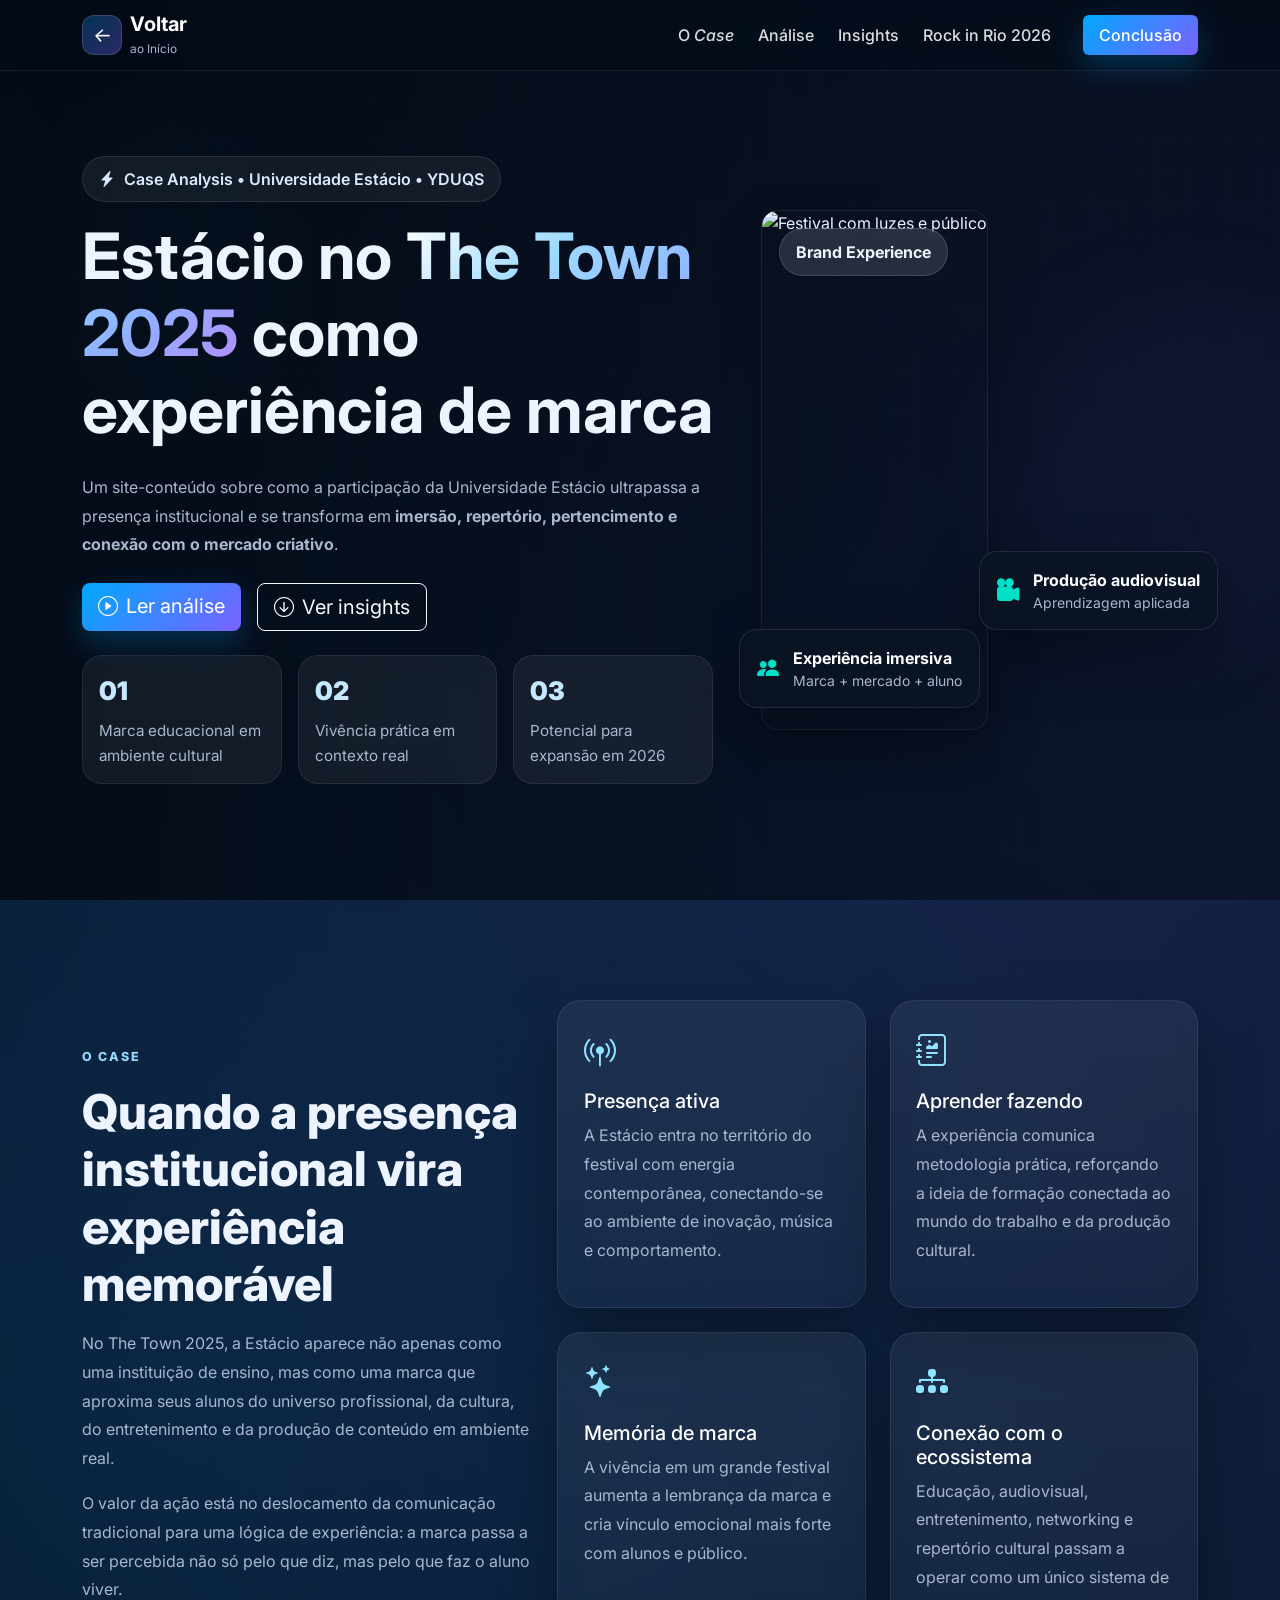
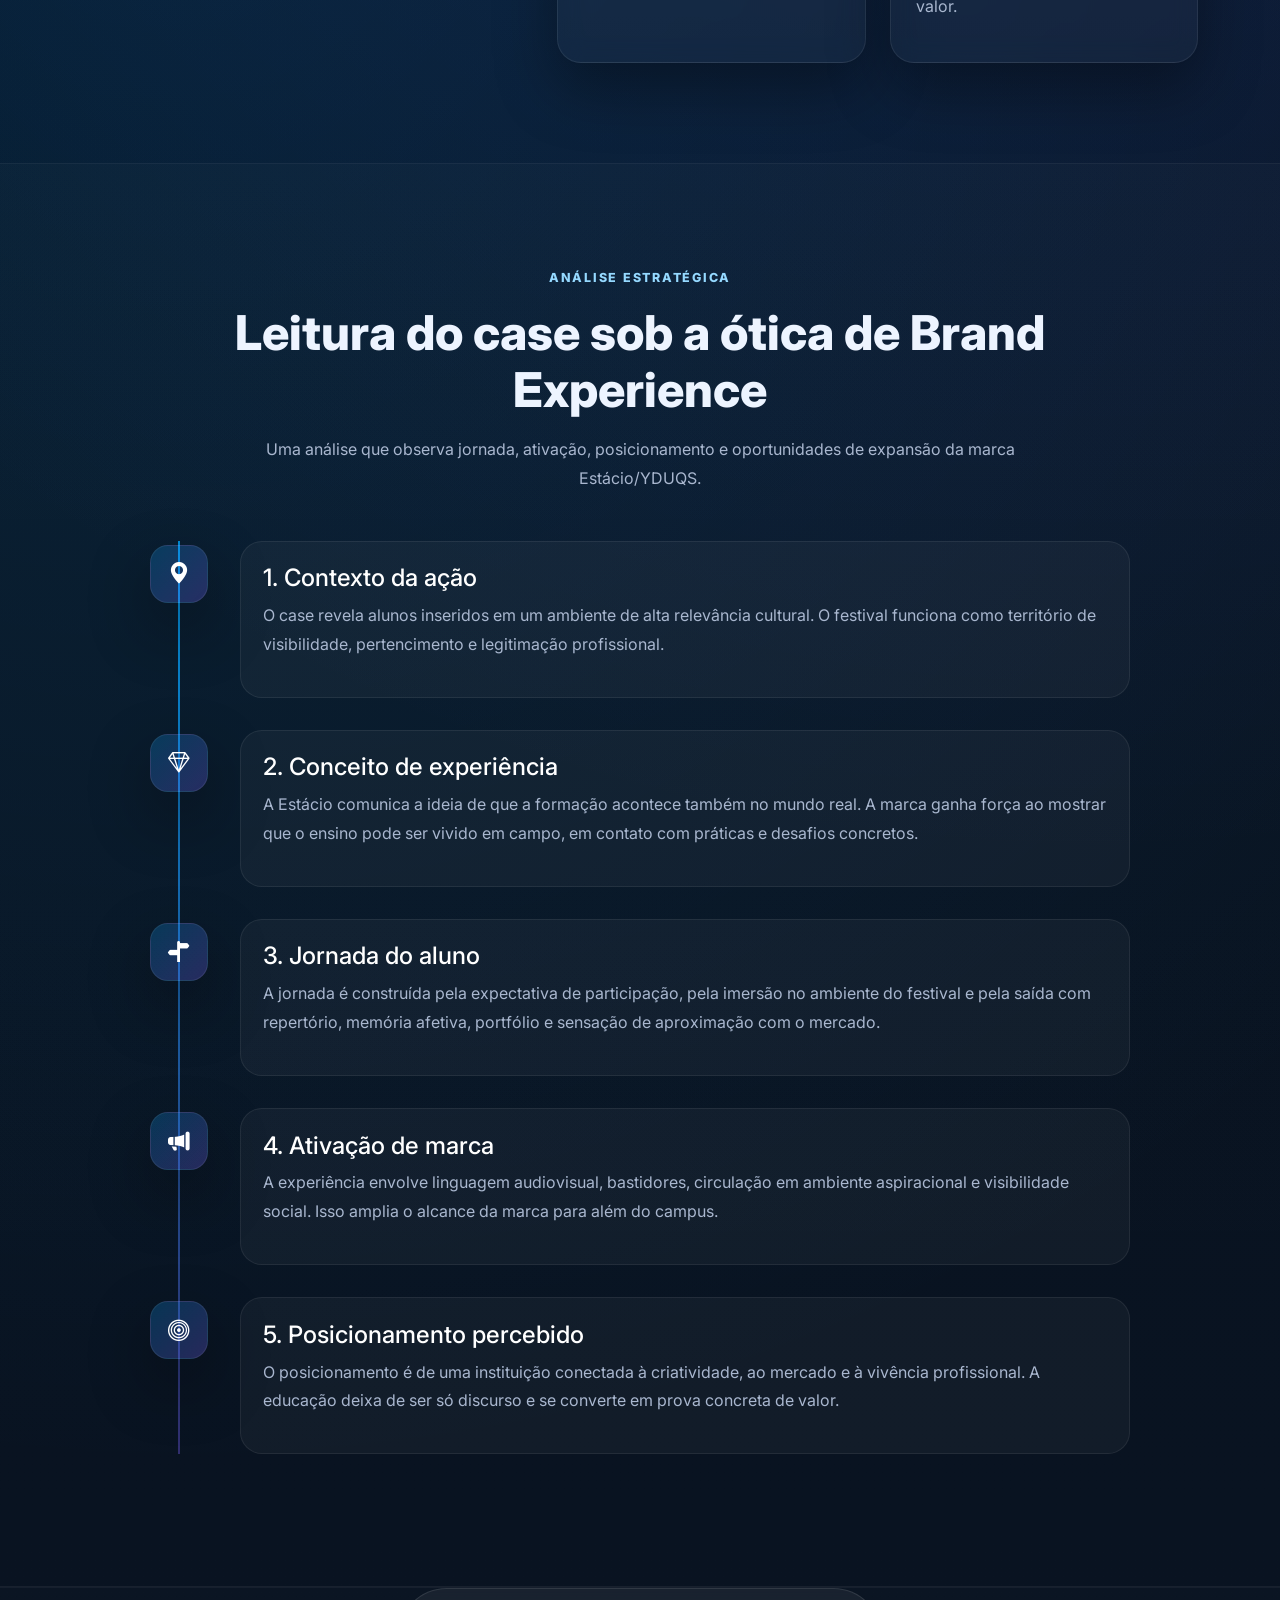
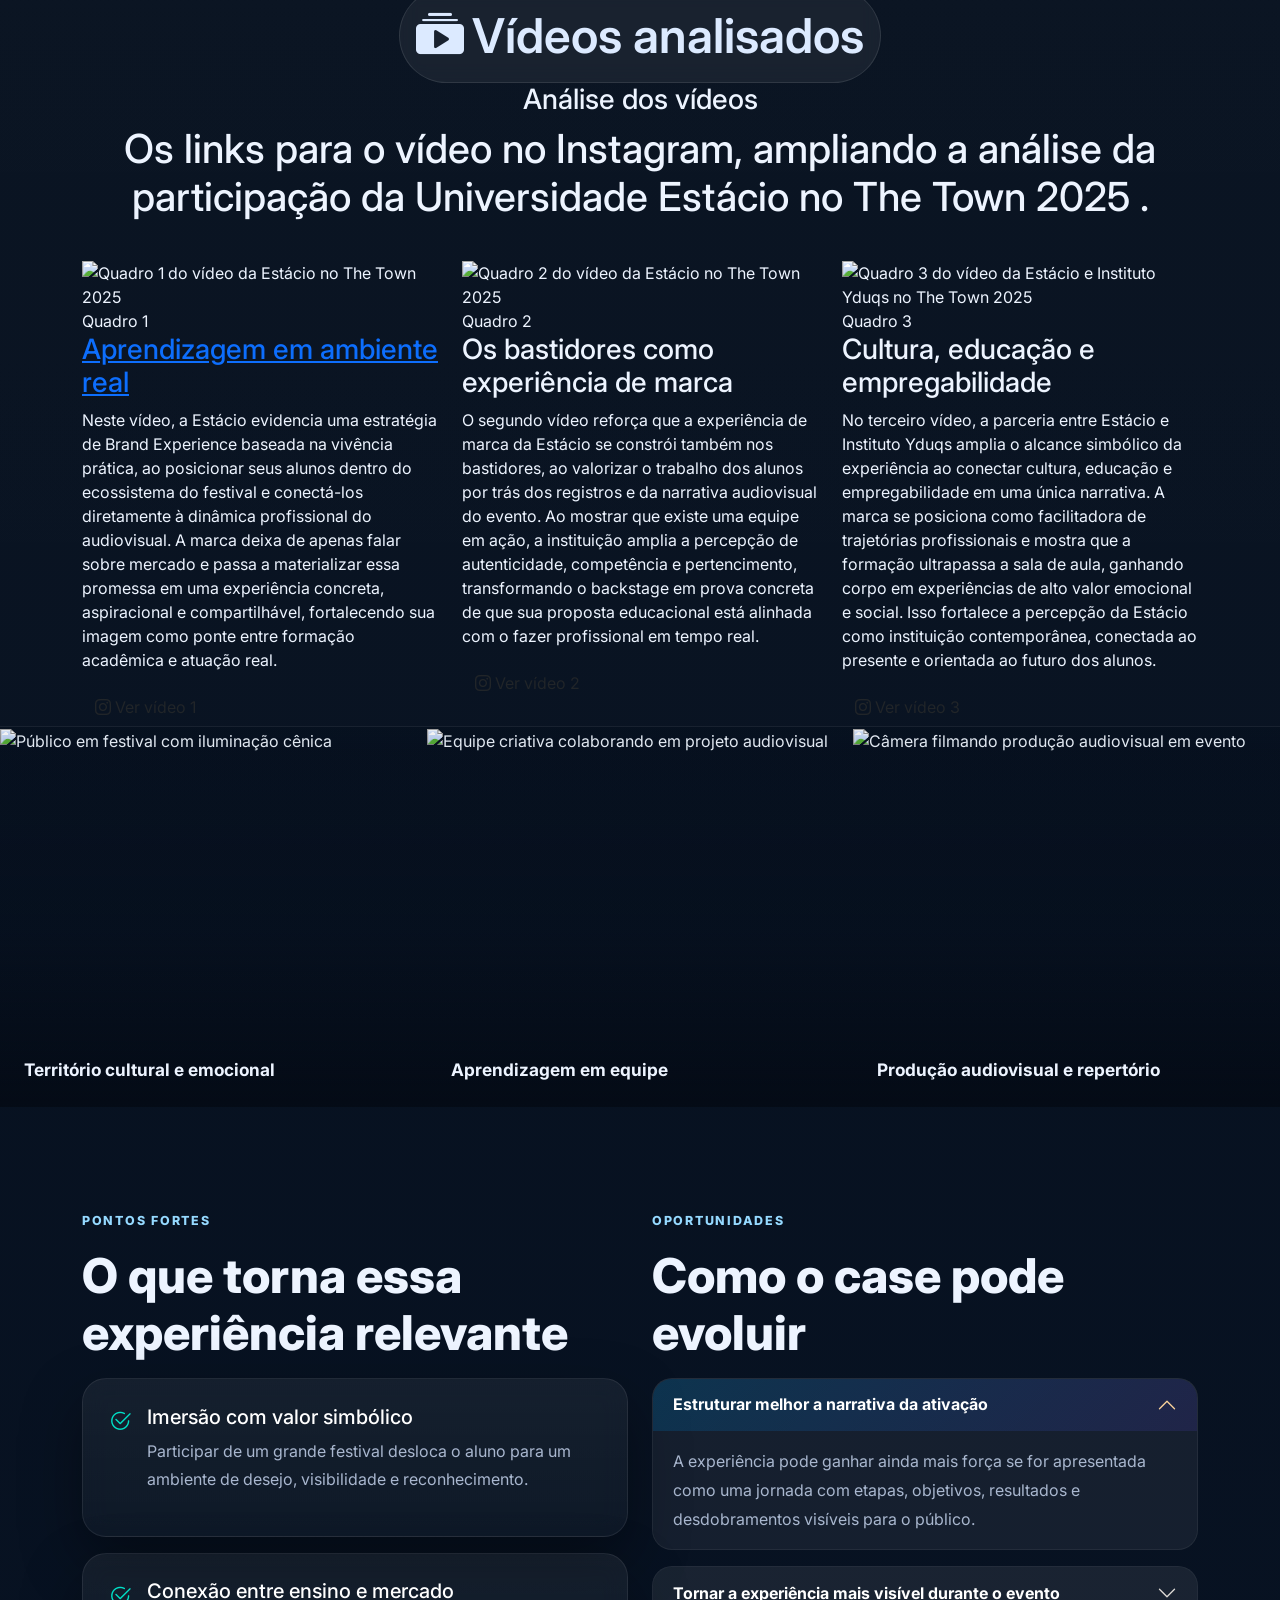
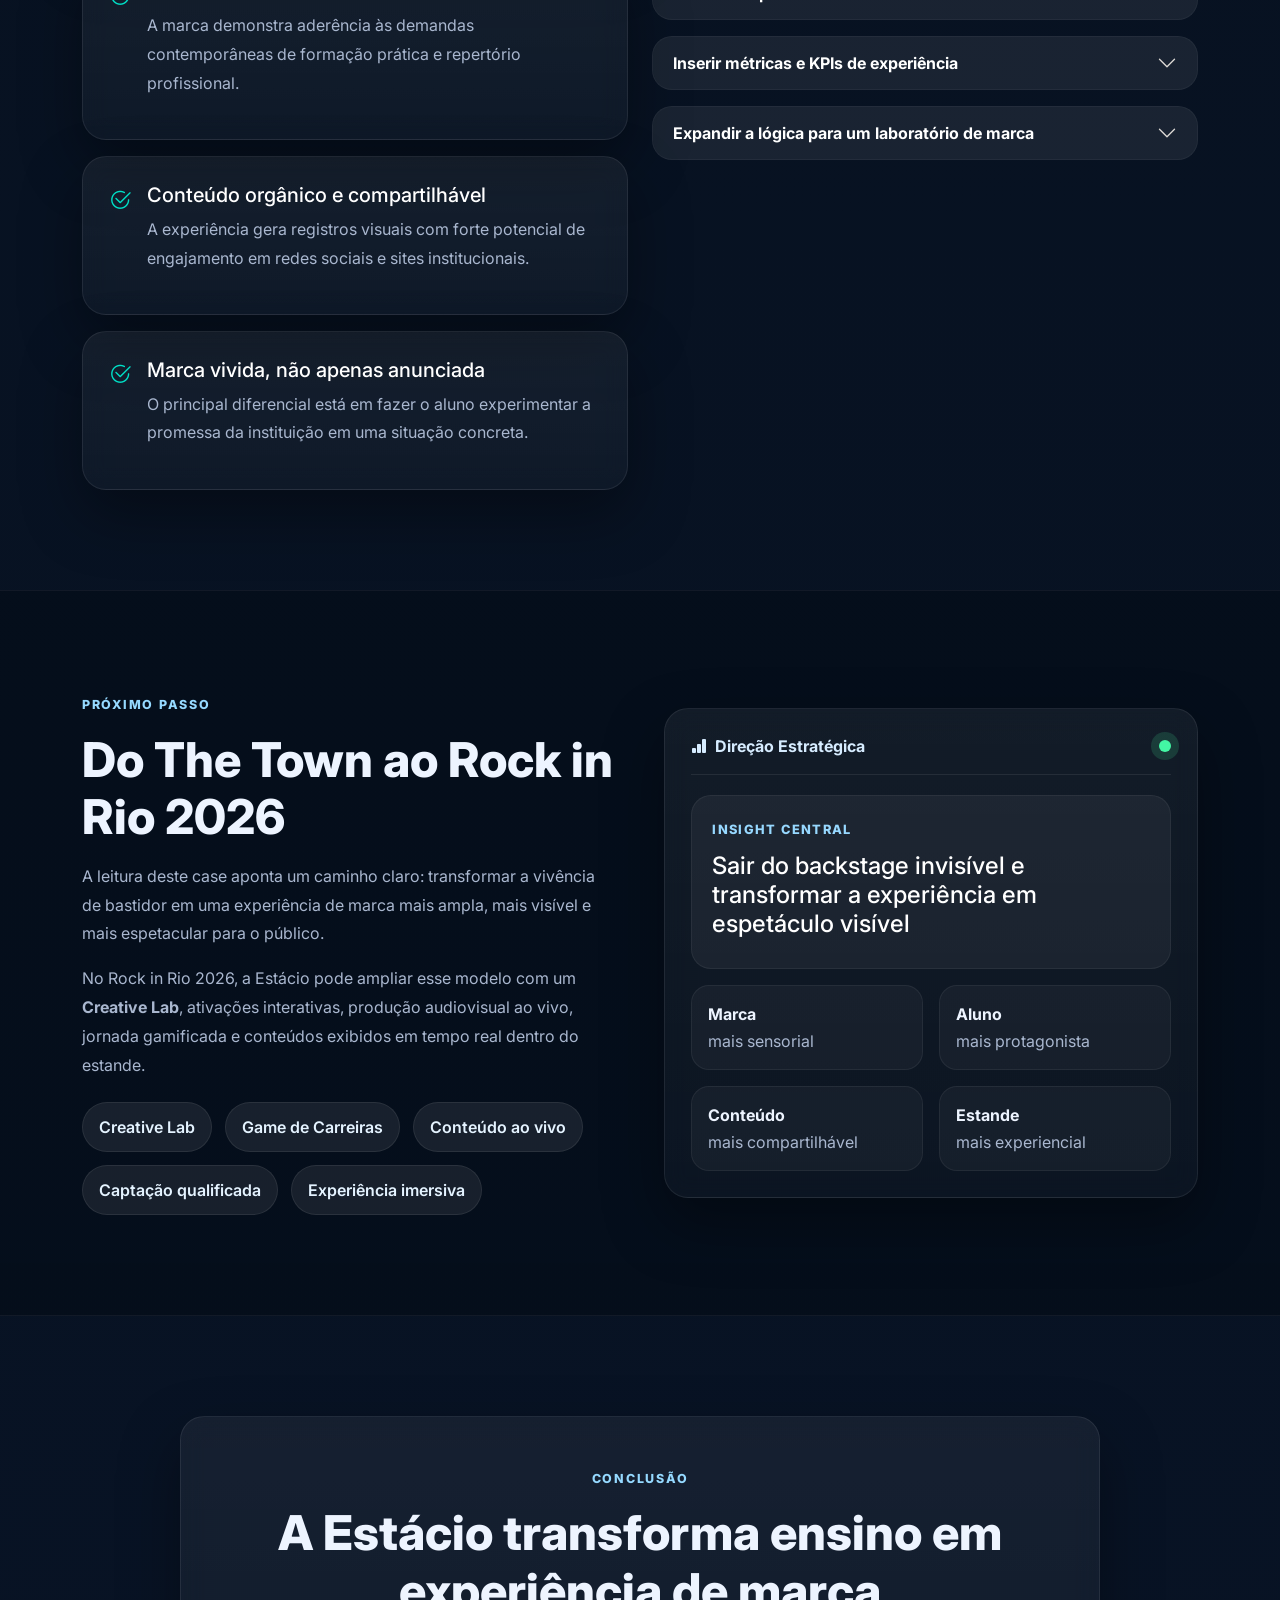
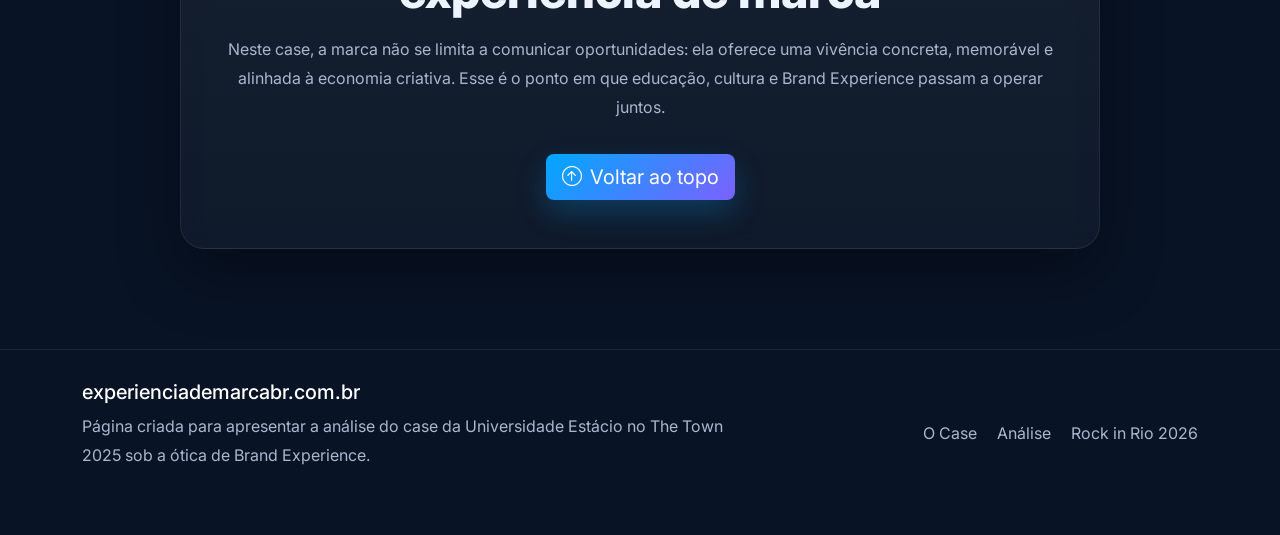
==== commit 207eb004: "Add files via upload" ====
--- a/index.html
+++ b/index.html
@@ -34,7 +34,7 @@
 
       <div class="collapse navbar-collapse" id="mainNav">
         <ul class="navbar-nav ms-auto align-items-lg-center gap-lg-2">
-          <li class="nav-item"><a class="nav-link" href="#case">O Case</a></li>
+          <li class="nav-item"><a class="nav-link" href="#case">O <em>Case</em></a></li>
           <li class="nav-item"><a class="nav-link" href="#analise">Análise</a></li>
           <li class="nav-item"><a class="nav-link" href="#insights">Insights</a></li>
           <li class="nav-item"><a class="nav-link" href="#rockinrio">Rock in Rio 2026</a></li>
@@ -210,6 +210,83 @@
       </div>
     </section>
 
+	  <section id="quadros-videos" class="section-block section-dark">
+  <div class="container">
+    <div class="section-title text-center mx-auto">
+      <span class="eyebrow justify-content-center">
+        <i class="bi bi-collection-play-fill"></i> Vídeos analisados
+      </span>
+      <h3>Análise dos vídeos</h3>
+<h1> Os links para o vídeo  no Instagram, ampliando a análise da participação da Universidade Estácio no The Town 2025 . </h1>
+    </div>
+
+    <div class="row g-4 mt-1">
+      <!-- Quadro 1 -->
+      <div class="col-lg-4">
+        <article class="video-frame-card h-100">
+          <div class="frame-media">
+            <img src="images/insta_estacio_01.jpg" alt="Quadro 1 do vídeo da Estácio no The Town 2025">
+            <span class="frame-badge">Quadro 1</span>
+          </div>
+          <div class="frame-body">
+            <h3><a href="https://www.instagram.com/p/DOR7IkUDxDV/">Aprendizagem em ambiente real</a></h3>
+<p>
+  Neste vídeo, a Estácio evidencia uma estratégia de Brand Experience baseada na vivência prática, ao posicionar seus alunos dentro do ecossistema do festival e conectá-los diretamente à dinâmica profissional do audiovisual. A marca deixa de apenas falar sobre mercado e passa a materializar essa promessa em uma experiência concreta, aspiracional e compartilhável, fortalecendo sua imagem como ponte entre formação acadêmica e atuação real.
+</p>
+            <div class="d-flex flex-wrap gap-2 mt-3">
+              <a class="btn btn-glow" href="https://www.instagram.com/p/DOR7IkUDxDV/" target="_blank" rel="noopener noreferrer">
+                <i class="bi bi-instagram"></i> Ver vídeo 1
+              </a>
+            </div>
+          </div>
+        </article>
+      </div>
+
+      <!-- Quadro 2 -->
+      <div class="col-lg-4">
+        <article class="video-frame-card h-100">
+          <div class="frame-media">
+            <img src="images/quadro2.jpg" alt="Quadro 2 do vídeo da Estácio no The Town 2025">
+            <span class="frame-badge">Quadro 2</span>
+          </div>
+          <div class="frame-body">
+            <h3>Os bastidores como experiência de marca</h3>
+            <p>
+              O segundo vídeo reforça que a experiência de marca da Estácio se constrói também nos bastidores, ao valorizar o trabalho dos alunos por trás dos registros e da narrativa audiovisual do evento. Ao mostrar que existe uma equipe em ação, a instituição amplia a percepção de autenticidade, competência e pertencimento, transformando o backstage em prova concreta de que sua proposta educacional está alinhada com o fazer profissional em tempo real.
+            </p>
+            <div class="d-flex flex-wrap gap-2 mt-3">
+              <a class="btn btn-glow" href="https://www.instagram.com/p/DOUsdHODWQZ/" target="_blank" rel="noopener noreferrer">
+                <i class="bi bi-instagram"></i> Ver vídeo 2
+              </a>
+            </div>
+          </div>
+        </article>
+      </div>
+
+      <!-- Quadro 3 -->
+      <div class="col-lg-4">
+        <article class="video-frame-card h-100">
+          <div class="frame-media">
+            <img src="images/quadro3.jpg" alt="Quadro 3 do vídeo da Estácio e Instituto Yduqs no The Town 2025">
+            <span class="frame-badge">Quadro 3</span>
+          </div>
+          <div class="frame-body">
+            <h3>Cultura, educação e empregabilidade</h3>
+            <p>
+              No terceiro vídeo, a parceria entre Estácio e Instituto Yduqs amplia o alcance simbólico da experiência ao conectar cultura, educação e empregabilidade em uma única narrativa. A marca se posiciona como facilitadora de trajetórias profissionais e mostra que a formação ultrapassa a sala de aula, ganhando corpo em experiências de alto valor emocional e social. Isso fortalece a percepção da Estácio como instituição contemporânea, conectada ao presente e orientada ao futuro dos alunos.
+            </p>
+            <div class="d-flex flex-wrap gap-2 mt-3">
+              <a class="btn btn-glow" href="https://www.instagram.com/p/DOj8unjD8lC/" target="_blank" rel="noopener noreferrer">
+                <i class="bi bi-instagram"></i> Ver vídeo 3
+              </a>
+            </div>
+          </div>
+        </article>
+      </div>
+    </div>
+  </div>
+</section>
+	  
     <section class="section-padding image-band">
       <div class="container-fluid px-0">
         <div class="row g-0">
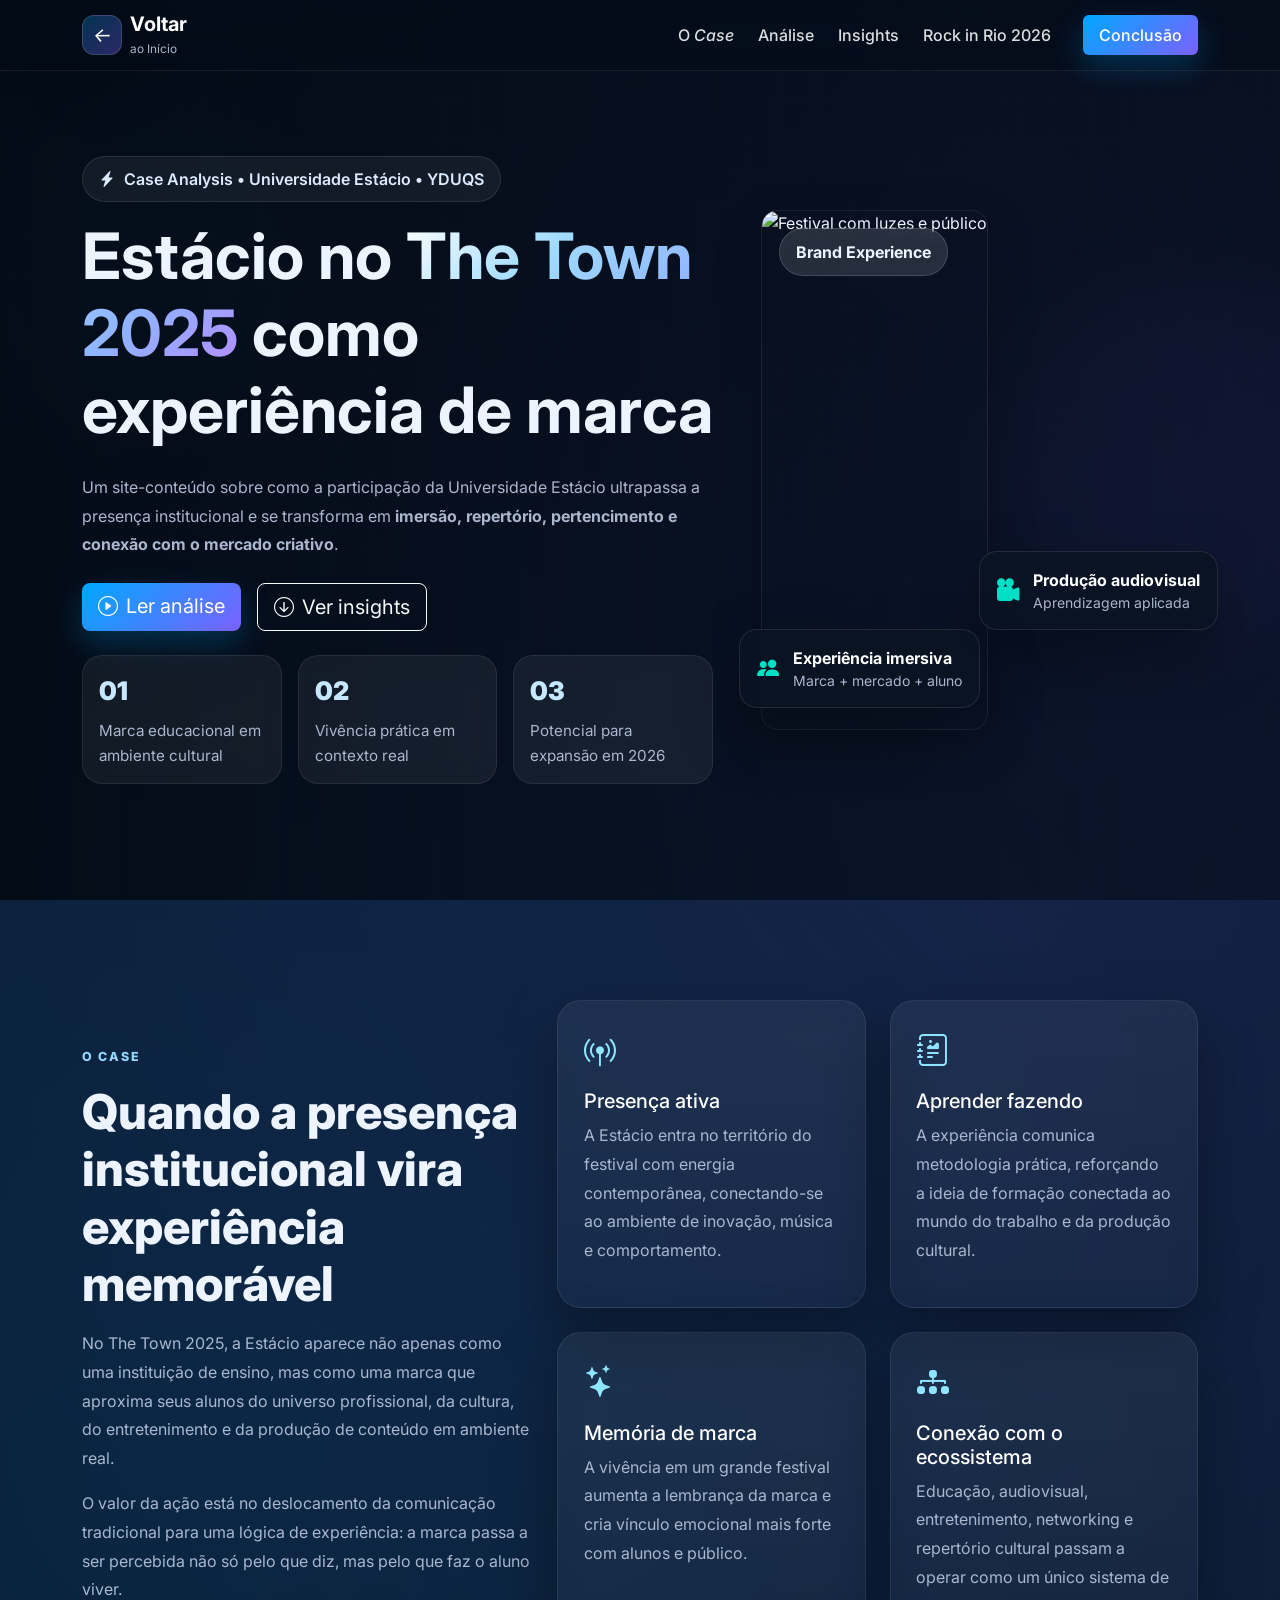
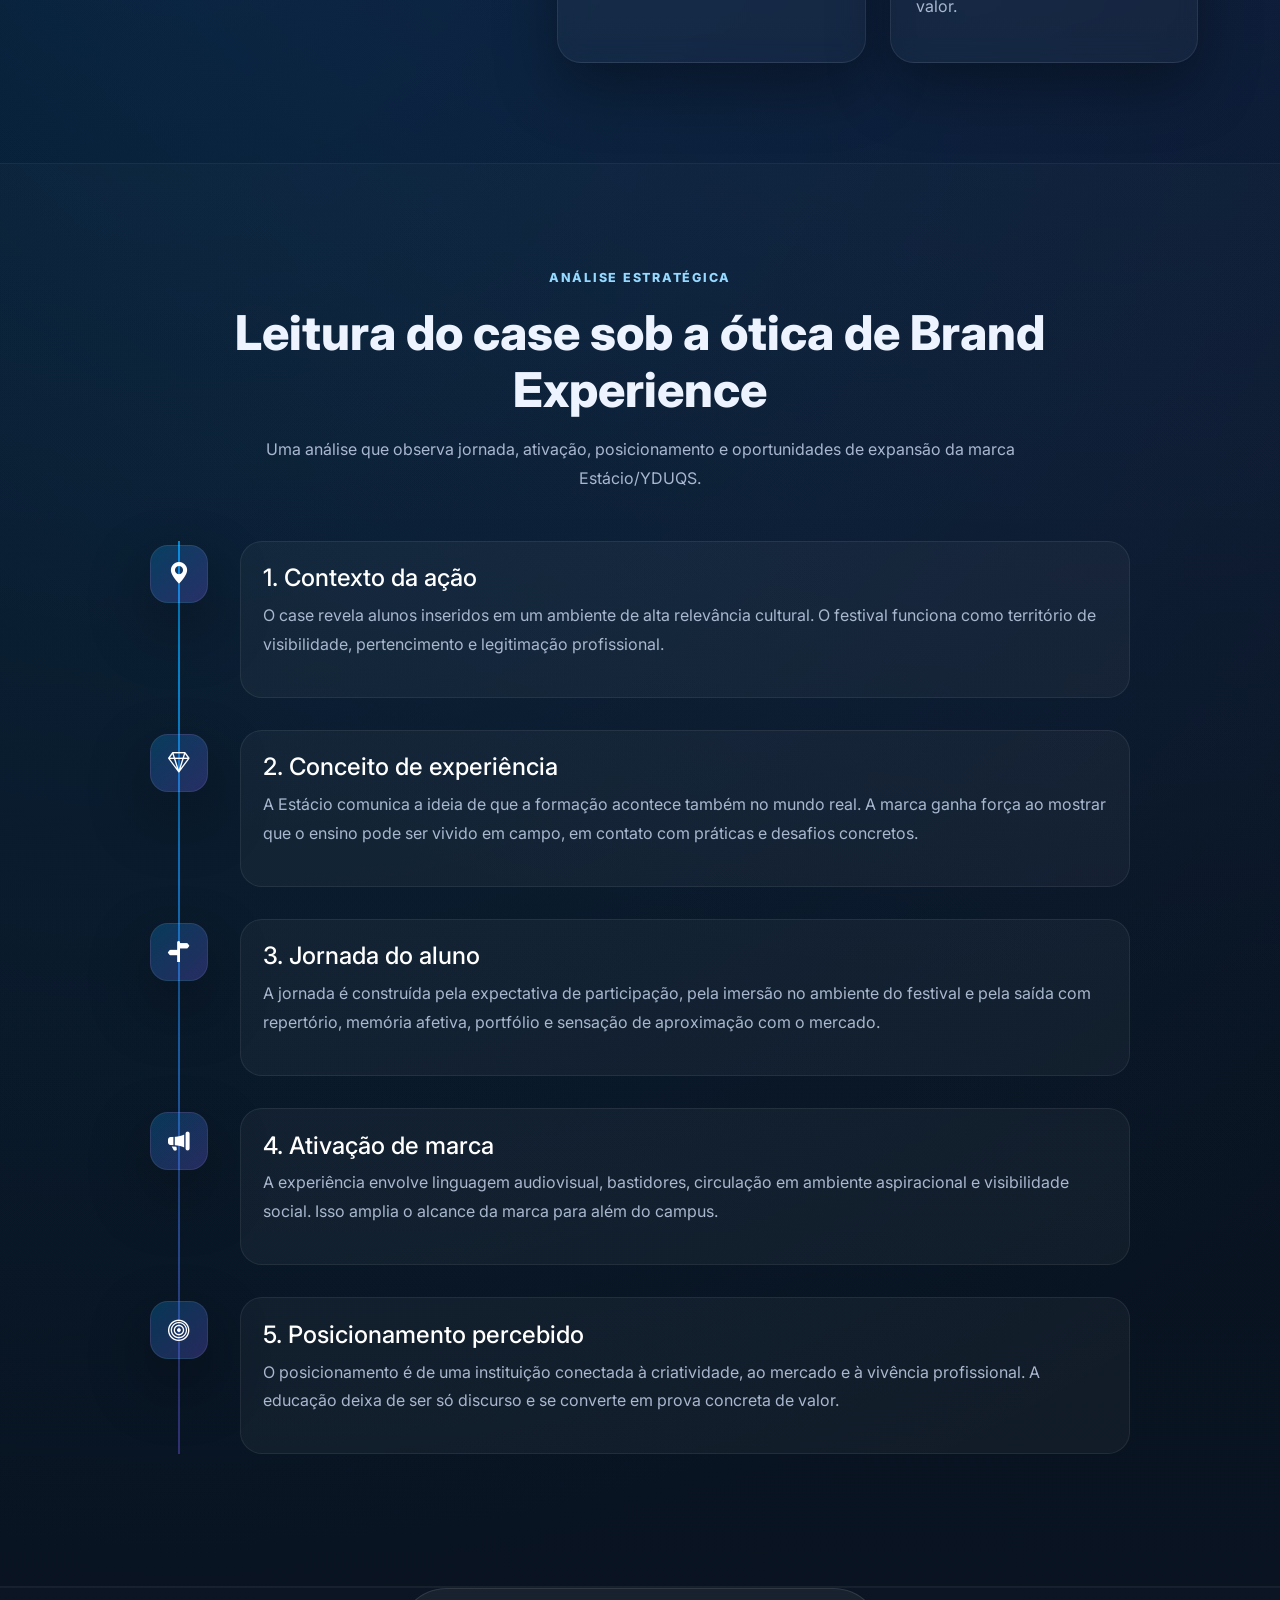
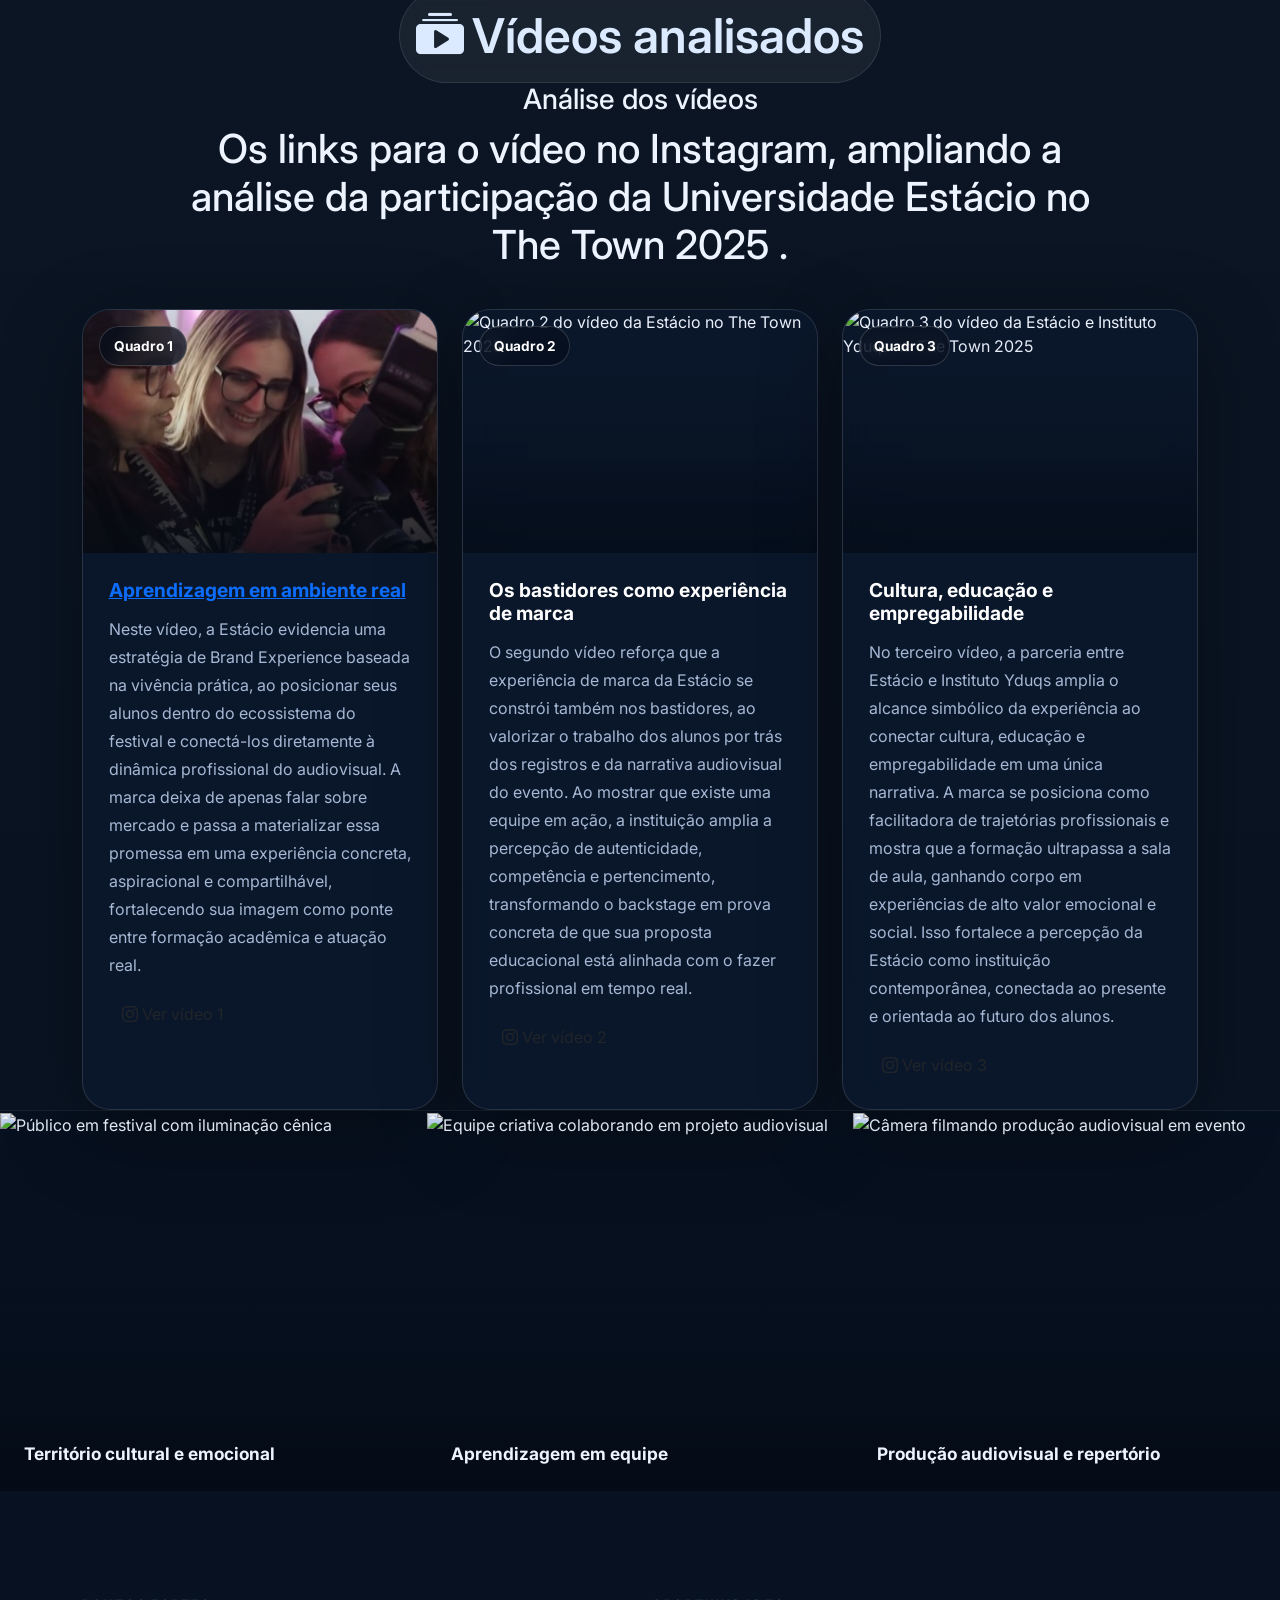
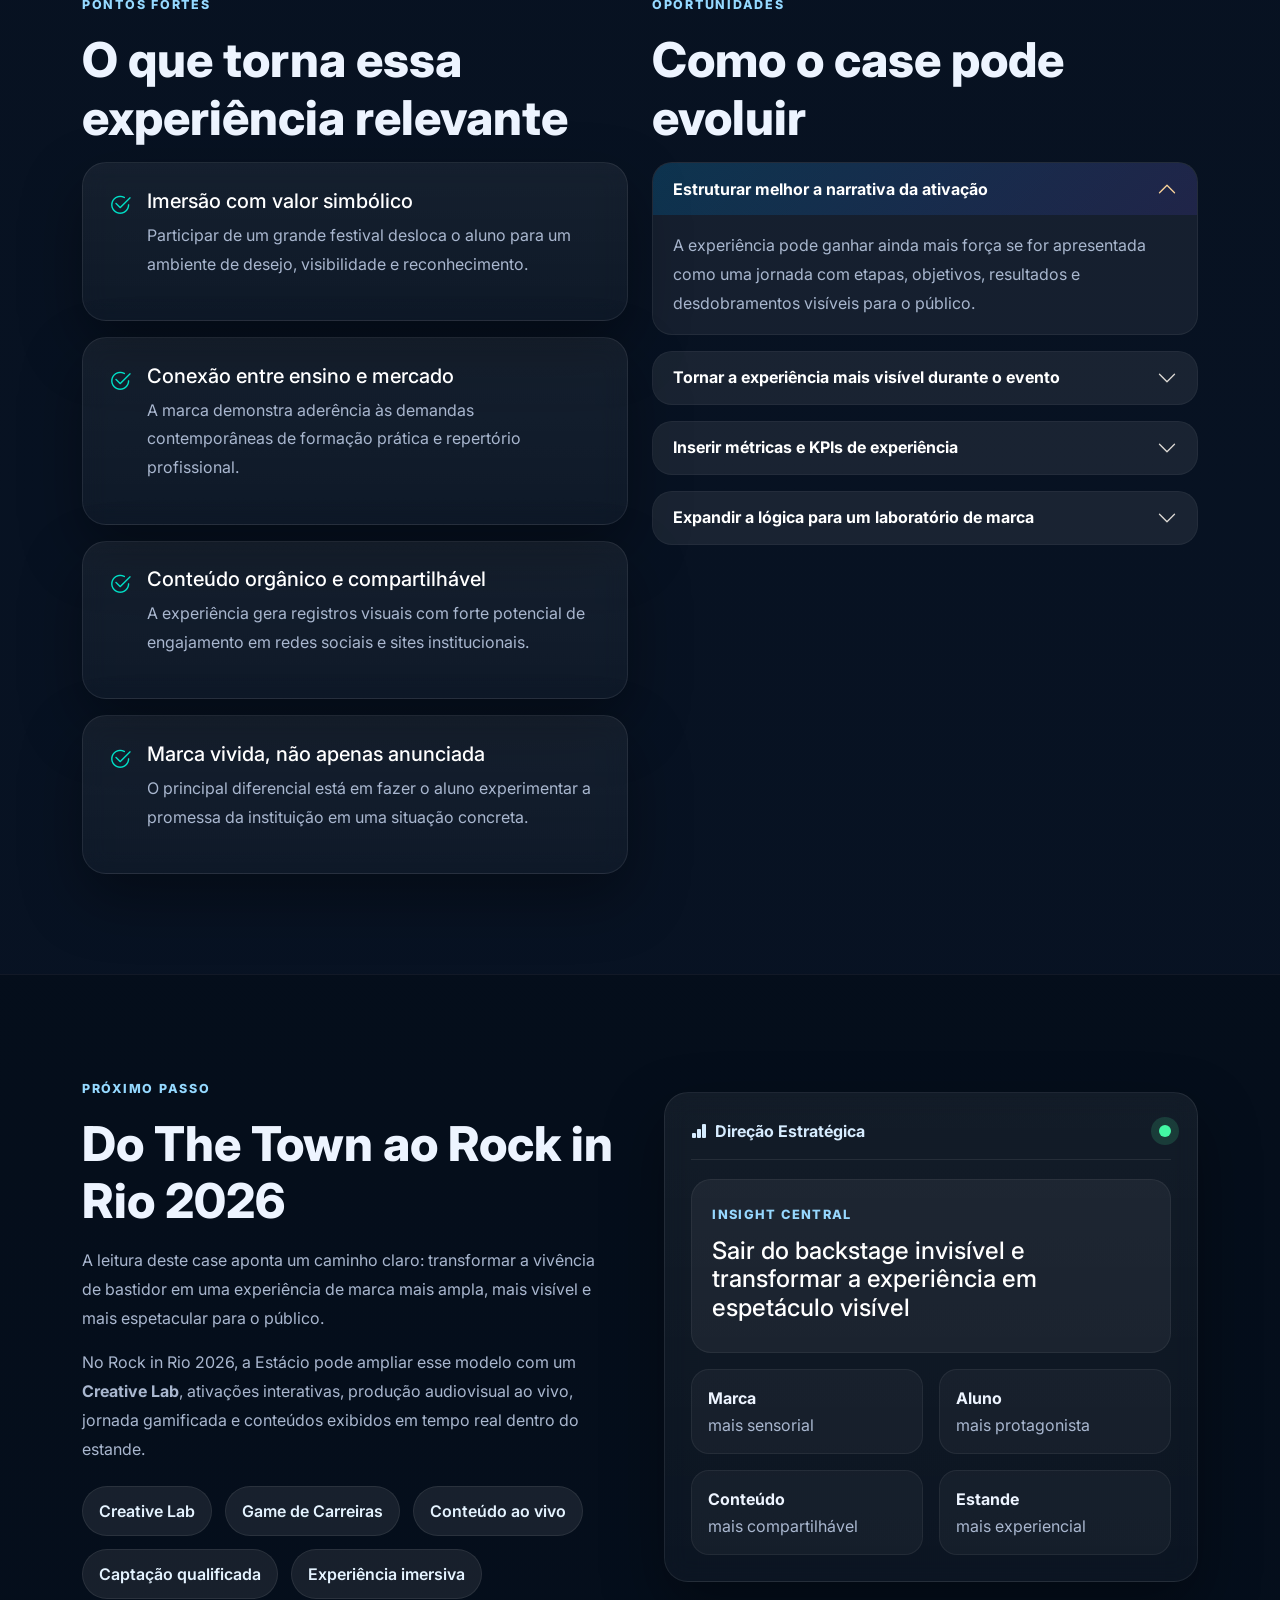
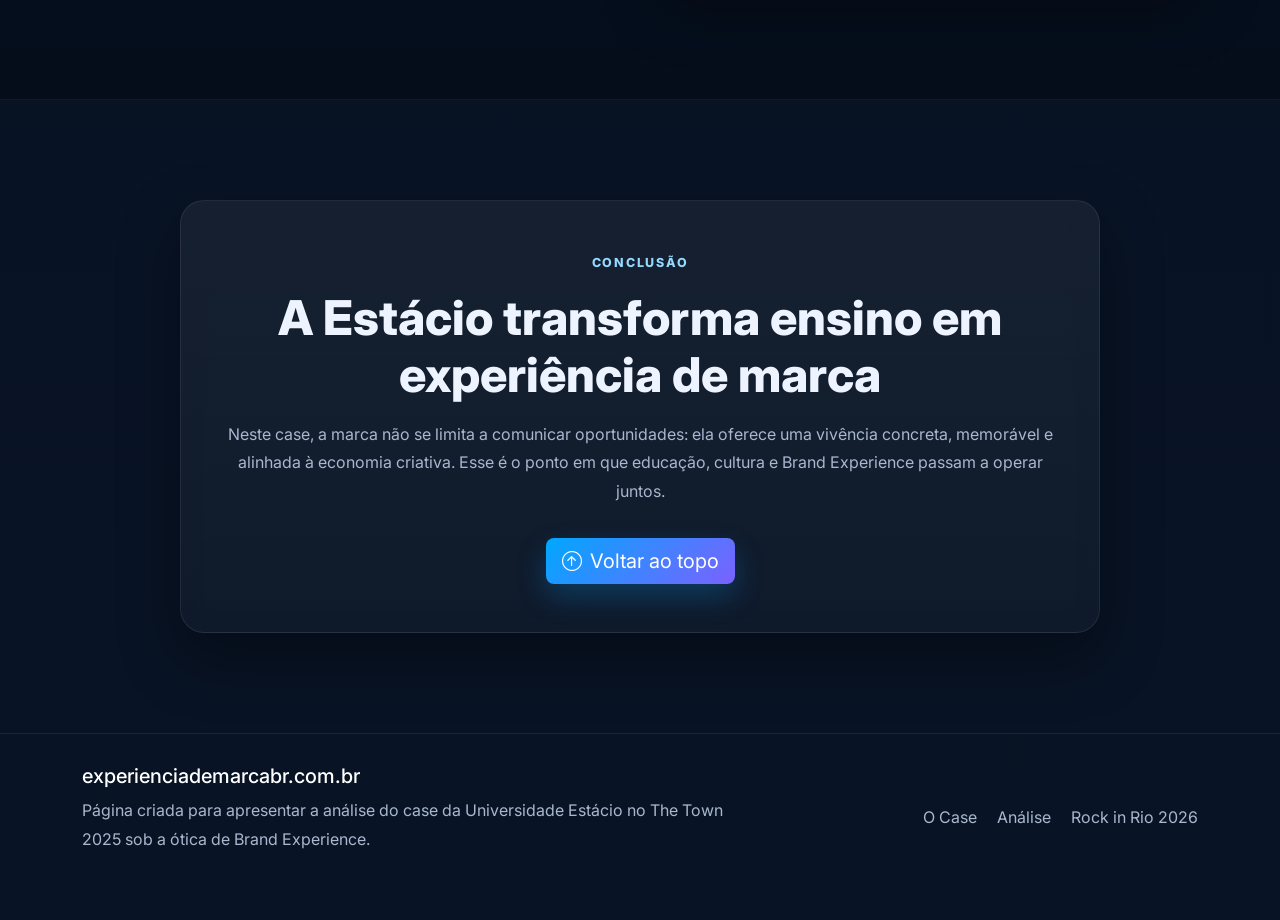
==== commit 37ed6fc1: "Add files via upload" ====
--- a/index.html
+++ b/index.html
@@ -229,7 +229,7 @@
             <span class="frame-badge">Quadro 1</span>
           </div>
           <div class="frame-body">
-            <h3><a href="https://www.instagram.com/p/DOR7IkUDxDV/">Aprendizagem em ambiente real</a></h3>
+            <h3><a href="https://www.instagram.com/p/DOR7IkUDxDV/" target="_blank" rel="noopener noreferrer">Aprendizagem em ambiente real</a></h3>
 <p>
   Neste vídeo, a Estácio evidencia uma estratégia de Brand Experience baseada na vivência prática, ao posicionar seus alunos dentro do ecossistema do festival e conectá-los diretamente à dinâmica profissional do audiovisual. A marca deixa de apenas falar sobre mercado e passa a materializar essa promessa em uma experiência concreta, aspiracional e compartilhável, fortalecendo sua imagem como ponte entre formação acadêmica e atuação real.
 </p>
--- a/css/styles_index_estacio_2026_the_town.css
+++ b/css/styles_index_estacio_2026_the_town.css
@@ -1,630 +1,721 @@
-:root {
-  --bg: #07111f;
-  --bg-soft: #0d1b2f;
-  --card: rgba(17, 27, 45, 0.72);
-  --card-2: rgba(255, 255, 255, 0.06);
-  --line: rgba(255, 255, 255, 0.1);
-  --text: #edf4ff;
-  --muted: #a9b7cf;
-  --brand: #00a8ff;
-  --brand-2: #7b61ff;
-  --accent: #00e0c7;
-  --shadow: 0 25px 60px rgba(0, 0, 0, 0.35);
-}
-
-* {
-  box-sizing: border-box;
-}
-
-html {
-  scroll-behavior: smooth;
-}
-
-body {
-  font-family: 'Inter', sans-serif;
-  color: var(--text);
-  background:
-    radial-gradient(circle at 15% 20%, rgba(0, 168, 255, 0.12), transparent 30%),
-    radial-gradient(circle at 85% 10%, rgba(123, 97, 255, 0.15), transparent 28%),
-    linear-gradient(180deg, #04101d 0%, #07111f 45%, #081325 100%);
-  min-height: 100vh;
-  overflow-x: hidden;
-}
-
-.bg-grid {
-  position: fixed;
-  inset: 0;
-  background-image:
-    linear-gradient(rgba(255,255,255,0.03) 1px, transparent 1px),
-    linear-gradient(90deg, rgba(255,255,255,0.03) 1px, transparent 1px);
-  background-size: 34px 34px;
-  mask-image: linear-gradient(to bottom, rgba(0,0,0,0.7), transparent 85%);
-  pointer-events: none;
-  z-index: -3;
-}
-
-.bg-orb {
-  position: fixed;
-  border-radius: 50%;
-  filter: blur(40px);
-  opacity: .45;
-  pointer-events: none;
-  z-index: -2;
-}
-
-.orb-1 {
-  width: 340px;
-  height: 340px;
-  top: 90px;
-  left: -60px;
-  background: rgba(0, 168, 255, 0.22);
-}
-
-.orb-2 {
-  width: 380px;
-  height: 380px;
-  right: -100px;
-  top: 280px;
-  background: rgba(123, 97, 255, 0.22);
-}
-
-.glass-nav {
-  background: rgba(4, 13, 25, 0.58);
-  backdrop-filter: blur(12px);
-  border-bottom: 1px solid rgba(255, 255, 255, 0.08);
-}
-
-.navbar-brand {
-  color: #fff;
-  line-height: 1.1;
-}
-
-.navbar-brand small {
-  color: var(--muted);
-  font-size: .74rem;
-}
-
-.brand-mark {
-  width: 40px;
-  height: 40px;
-  display: inline-flex;
-  align-items: center;
-  justify-content: center;
-  border-radius: 12px;
-  background: linear-gradient(135deg, rgba(0,168,255,.25), rgba(123,97,255,.35));
-  border: 1px solid rgba(255,255,255,.14);
-  box-shadow: var(--shadow);
-}
-
-.navbar .nav-link {
-  color: rgba(255,255,255,.86);
-  font-weight: 500;
-}
-
-.navbar .nav-link:hover,
-.navbar .nav-link:focus {
-  color: #fff;
-}
-
-.btn-brand {
-  background: linear-gradient(135deg, var(--brand), var(--brand-2));
-  border: none;
-  color: white !important;
-  box-shadow: 0 12px 30px rgba(0, 168, 255, 0.24);
-}
-
-.btn-brand:hover {
-  transform: translateY(-2px);
-  box-shadow: 0 16px 40px rgba(0, 168, 255, 0.32);
-}
-
-.hero-section {
-  position: relative;
-  min-height: 100vh;
-  padding: 120px 0 80px;
-}
-
-.hero-overlay {
-  position: absolute;
-  inset: 0;
-  background:
-    linear-gradient(90deg, rgba(4, 10, 20, 0.9) 0%, rgba(4, 10, 20, 0.74) 40%, rgba(4, 10, 20, 0.52) 100%),
-    url('https://images.unsplash.com/photo-1501386761578-eac5c94b800a?auto=format&fit=crop&w=1800&q=80') center/cover no-repeat;
-  z-index: 0;
-}
-
-.eyebrow {
-  display: inline-flex;
-  align-items: center;
-  gap: .55rem;
-  padding: .65rem 1rem;
-  border-radius: 999px;
-  border: 1px solid rgba(255,255,255,.1);
-  background: rgba(255,255,255,.06);
-  color: #dceaff;
-  font-weight: 600;
-  backdrop-filter: blur(10px);
-}
-
-.hero-lead,
-.section-text,
-.section-subtitle,
-.timeline-content p,
-.info-box p,
-.feature-item p,
-.accordion-body,
-.site-footer p {
-  color: var(--muted);
-  line-height: 1.8;
-}
-
-.text-gradient {
-  background: linear-gradient(135deg, #ffffff 0%, #9edbff 35%, #8fb3ff 70%, #b38cff 100%);
-  -webkit-background-clip: text;
-  -webkit-text-fill-color: transparent;
-  background-clip: text;
-}
-
-.hero-visual {
-  position: relative;
-}
-
-.hero-visual img {
-  width: 100%;
-  min-height: 520px;
-  object-fit: cover;
-  border: 1px solid rgba(255,255,255,.08);
-}
-
-.floating-card {
-  animation: floaty 6s ease-in-out infinite;
-}
-
-@keyframes floaty {
-  0%,100% { transform: translateY(0); }
-  50% { transform: translateY(-10px); }
-}
-
-.hero-badge {
-  position: absolute;
-  top: 18px;
-  left: 18px;
-  z-index: 2;
-  padding: .7rem 1rem;
-  border-radius: 999px;
-  background: rgba(255,255,255,.12);
-  border: 1px solid rgba(255,255,255,.14);
-  backdrop-filter: blur(10px);
-  font-weight: 700;
-}
-
-.mini-card {
-  position: absolute;
-  display: flex;
-  align-items: center;
-  gap: .9rem;
-  padding: 1rem 1.05rem;
-  background: rgba(10, 20, 35, 0.82);
-  border: 1px solid rgba(255,255,255,.1);
-  border-radius: 18px;
-  box-shadow: var(--shadow);
-  backdrop-filter: blur(12px);
-}
-
-.mini-card i {
-  font-size: 1.4rem;
-  color: var(--accent);
-}
-
-.mini-card strong,
-.feature-item h5,
-.info-box h5,
-.timeline-content h4,
-.metric-box h4,
-.site-footer h5 {
-  color: #fff;
-}
-
-.mini-card small {
-  display: block;
-  color: var(--muted);
-}
-
-.mini-card-1 {
-  right: -20px;
-  bottom: 100px;
-}
-
-.mini-card-2 {
-  left: -22px;
-  bottom: 22px;
-}
-
-.hero-stats .stat-card {
-  background: rgba(255,255,255,.06);
-  border: 1px solid rgba(255,255,255,.08);
-  border-radius: 20px;
-  padding: 1rem;
-  min-height: 120px;
-  backdrop-filter: blur(10px);
-}
-
-.stat-number {
-  display: block;
-  font-size: 1.6rem;
-  font-weight: 900;
-  margin-bottom: .45rem;
-  color: #c6e8ff;
-}
-
-.stat-label {
-  color: var(--muted);
-  font-size: .95rem;
-}
-
-.section-padding {
-  padding: 100px 0;
-  position: relative;
-}
-
-.section-dark {
-  background: linear-gradient(180deg, rgba(255,255,255,0.02), rgba(255,255,255,0.01));
-  border-top: 1px solid rgba(255,255,255,.05);
-  border-bottom: 1px solid rgba(255,255,255,.05);
-}
-
-.section-tag {
-  display: inline-block;
-  font-size: .78rem;
-  font-weight: 800;
-  letter-spacing: .14em;
-  text-transform: uppercase;
-  color: #95d9ff;
-  margin-bottom: 1rem;
-}
-
-.section-title {
-  font-size: clamp(2rem, 4vw, 3rem);
-  font-weight: 800;
-  margin-bottom: 1rem;
-}
-
-.section-title.centered,
-.section-subtitle.centered {
-  max-width: 860px;
-  margin-left: auto;
-  margin-right: auto;
-}
-
-.info-box,
-.glass-card,
-.conclusion-card,
-.festival-panel {
-  background: linear-gradient(180deg, rgba(255,255,255,.06), rgba(255,255,255,.03));
-  border: 1px solid rgba(255,255,255,.08);
-  border-radius: 24px;
-  padding: 1.6rem;
-  box-shadow: var(--shadow);
-  backdrop-filter: blur(12px);
-}
-
-.info-box i {
-  font-size: 2rem;
-  color: #8fe4ff;
-  display: inline-block;
-  margin-bottom: .9rem;
-}
-
-.timeline {
-  position: relative;
-  max-width: 980px;
-  margin: 0 auto;
-}
-
-.timeline::before {
-  content: '';
-  position: absolute;
-  left: 28px;
-  top: 0;
-  bottom: 0;
-  width: 2px;
-  background: linear-gradient(to bottom, rgba(0,168,255,.8), rgba(123,97,255,.35));
-}
-
-.timeline-item {
-  position: relative;
-  padding-left: 90px;
-  margin-bottom: 2rem;
-}
-
-.timeline-icon {
-  position: absolute;
-  left: 0;
-  top: 4px;
-  width: 58px;
-  height: 58px;
-  border-radius: 18px;
-  display: flex;
-  align-items: center;
-  justify-content: center;
-  background: linear-gradient(135deg, rgba(0,168,255,.22), rgba(123,97,255,.26));
-  border: 1px solid rgba(255,255,255,.08);
-  box-shadow: var(--shadow);
-}
-
-.timeline-icon i {
-  font-size: 1.35rem;
-  color: #fff;
-}
-
-.timeline-content {
-  background: rgba(255,255,255,.04);
-  border: 1px solid rgba(255,255,255,.07);
-  border-radius: 22px;
-  padding: 1.4rem;
-}
-
-.image-band {
-  padding-top: 0;
-  padding-bottom: 0;
-}
-
-.image-card {
-  position: relative;
-  overflow: hidden;
-  min-height: 380px;
-}
-
-.image-card img {
-  width: 100%;
-  height: 380px;
-  object-fit: cover;
-  transition: transform .8s ease;
-  filter: saturate(1.02) contrast(1.02);
-}
-
-.image-card::after {
-  content: '';
-  position: absolute;
-  inset: 0;
-  background: linear-gradient(to top, rgba(4,10,20,.82) 0%, rgba(4,10,20,.18) 45%, rgba(4,10,20,.05) 100%);
-}
-
-.image-card:hover img {
-  transform: scale(1.06);
-}
-
-.image-caption {
-  position: absolute;
-  left: 24px;
-  bottom: 24px;
-  z-index: 2;
-  font-size: 1.08rem;
-  font-weight: 700;
-}
-
-.feature-list {
-  display: grid;
-  gap: 1rem;
-}
-
-.feature-item {
-  display: flex;
-  gap: 1rem;
-  align-items: flex-start;
-}
-
-.feature-item i {
-  font-size: 1.4rem;
-  color: var(--accent);
-}
-
-.custom-accordion .accordion-item {
-  background: rgba(255,255,255,.04);
-  border: 1px solid rgba(255,255,255,.08);
-  border-radius: 20px !important;
-  overflow: hidden;
-  margin-bottom: 1rem;
-}
-
-.custom-accordion .accordion-button {
-  background: rgba(255,255,255,.04);
-  color: #fff;
-  font-weight: 700;
-  box-shadow: none;
-}
-
-.custom-accordion .accordion-button:not(.collapsed) {
-  background: linear-gradient(135deg, rgba(0,168,255,.18), rgba(123,97,255,.15));
-  color: #fff;
-}
-
-.custom-accordion .accordion-button::after {
-  filter: invert(1);
-}
-
-.custom-accordion .accordion-body {
-  background: rgba(255,255,255,.02);
-}
-
-.section-festival {
-  background:
-    linear-gradient(180deg, rgba(5, 14, 27, 0.92), rgba(5, 14, 27, 0.95)),
-    url('https://images.unsplash.com/photo-1459749411175-04bf5292ceea?auto=format&fit=crop&w=1800&q=80') center/cover no-repeat;
-}
-
-.pill-list {
-  display: flex;
-  flex-wrap: wrap;
-  gap: .8rem;
-  margin-top: 1.4rem;
-}
-
-.pill {
-  display: inline-flex;
-  align-items: center;
-  padding: .75rem 1rem;
-  border-radius: 999px;
-  background: rgba(255,255,255,.08);
-  border: 1px solid rgba(255,255,255,.08);
-  color: #e4f3ff;
-  font-weight: 600;
-}
-
-.festival-panel-header {
-  display: flex;
-  justify-content: space-between;
-  align-items: center;
-  padding-bottom: 1rem;
-  border-bottom: 1px solid rgba(255,255,255,.08);
-  margin-bottom: 1.2rem;
-  color: #d6ecff;
-  font-weight: 700;
-}
-
-.live-dot {
-  width: 12px;
-  height: 12px;
-  border-radius: 50%;
-  background: #43f7a4;
-  box-shadow: 0 0 0 8px rgba(67,247,164,.15);
-  animation: pulse 2s infinite;
-}
-
-@keyframes pulse {
-  0% { box-shadow: 0 0 0 0 rgba(67,247,164,.3); }
-  70% { box-shadow: 0 0 0 10px rgba(67,247,164,0); }
-  100% { box-shadow: 0 0 0 0 rgba(67,247,164,0); }
-}
-
-.metric-box {
-  background: rgba(255,255,255,.05);
-  border: 1px solid rgba(255,255,255,.06);
-  padding: 1.3rem;
-  border-radius: 20px;
-  margin-bottom: 1rem;
-}
-
-.metric-title {
-  display: inline-block;
-  font-size: .8rem;
-  text-transform: uppercase;
-  letter-spacing: .1em;
-  color: #97d8ff;
-  margin-bottom: .8rem;
-  font-weight: 800;
-}
-
-.metric-grid {
-  display: grid;
-  grid-template-columns: repeat(2, minmax(0,1fr));
-  gap: 1rem;
-}
-
-.mini-metric {
-  border-radius: 18px;
-  padding: 1rem;
-  background: rgba(255,255,255,.04);
-  border: 1px solid rgba(255,255,255,.06);
-}
-
-.mini-metric strong {
-  display: block;
-  margin-bottom: .2rem;
-}
-
-.mini-metric span {
-  color: var(--muted);
-}
-
-.conclusion-card {
-  max-width: 920px;
-  padding: 3rem 2rem;
-}
-
-.site-footer {
-  padding: 30px 0 50px;
-  border-top: 1px solid rgba(255,255,255,.08);
-}
-
-.footer-link {
-  color: var(--muted);
-  margin-left: 1rem;
-  text-decoration: none;
-}
-
-.footer-link:hover {
-  color: #fff;
-}
-
-.reveal-card,
-.tilt-card,
-.feature-item,
-.conclusion-card {
-  opacity: 0;
-  transform: translateY(24px);
-  transition: all .7s ease;
-}
-
-.reveal-card.show,
-.tilt-card.show,
-.feature-item.show,
-.conclusion-card.show {
-  opacity: 1;
-  transform: translateY(0);
-}
-
-@media (max-width: 991.98px) {
-  .hero-section {
-    min-height: auto;
-    padding-top: 120px;
-  }
-
-  .hero-visual img {
-    min-height: 420px;
-  }
-
-  .mini-card-1,
-  .mini-card-2 {
-    position: relative;
-    left: auto;
-    right: auto;
-    bottom: auto;
-    margin-top: 1rem;
-  }
-}
-
-@media (max-width: 767.98px) {
-  .section-padding {
-    padding: 76px 0;
-  }
-
-  .display-3 {
-    font-size: 2.45rem;
-  }
-
-  .timeline::before {
-    left: 20px;
-  }
-
-  .timeline-item {
-    padding-left: 68px;
-  }
-
-  .timeline-icon {
-    width: 42px;
-    height: 42px;
-    border-radius: 14px;
-  }
-
-  .metric-grid {
-    grid-template-columns: 1fr;
-  }
-
-  .footer-link {
-    margin-left: 0;
-    margin-right: 1rem;
-    display: inline-block;
-    margin-top: .5rem;
-  }
-}
+:root {
+  --bg: #07111f;
+  --bg-soft: #0d1b2f;
+  --card: rgba(17, 27, 45, 0.72);
+  --card-2: rgba(255, 255, 255, 0.06);
+  --line: rgba(255, 255, 255, 0.1);
+  --text: #edf4ff;
+  --muted: #a9b7cf;
+  --brand: #00a8ff;
+  --brand-2: #7b61ff;
+  --accent: #00e0c7;
+  --shadow: 0 25px 60px rgba(0, 0, 0, 0.35);
+}
+
+* {
+  box-sizing: border-box;
+}
+
+html {
+  scroll-behavior: smooth;
+}
+
+body {
+  font-family: 'Inter', sans-serif;
+  color: var(--text);
+  background:
+    radial-gradient(circle at 15% 20%, rgba(0, 168, 255, 0.12), transparent 30%),
+    radial-gradient(circle at 85% 10%, rgba(123, 97, 255, 0.15), transparent 28%),
+    linear-gradient(180deg, #04101d 0%, #07111f 45%, #081325 100%);
+  min-height: 100vh;
+  overflow-x: hidden;
+}
+
+.bg-grid {
+  position: fixed;
+  inset: 0;
+  background-image:
+    linear-gradient(rgba(255,255,255,0.03) 1px, transparent 1px),
+    linear-gradient(90deg, rgba(255,255,255,0.03) 1px, transparent 1px);
+  background-size: 34px 34px;
+  mask-image: linear-gradient(to bottom, rgba(0,0,0,0.7), transparent 85%);
+  pointer-events: none;
+  z-index: -3;
+}
+
+.bg-orb {
+  position: fixed;
+  border-radius: 50%;
+  filter: blur(40px);
+  opacity: .45;
+  pointer-events: none;
+  z-index: -2;
+}
+
+.orb-1 {
+  width: 340px;
+  height: 340px;
+  top: 90px;
+  left: -60px;
+  background: rgba(0, 168, 255, 0.22);
+}
+
+.orb-2 {
+  width: 380px;
+  height: 380px;
+  right: -100px;
+  top: 280px;
+  background: rgba(123, 97, 255, 0.22);
+}
+
+.glass-nav {
+  background: rgba(4, 13, 25, 0.58);
+  backdrop-filter: blur(12px);
+  border-bottom: 1px solid rgba(255, 255, 255, 0.08);
+}
+
+.navbar-brand {
+  color: #fff;
+  line-height: 1.1;
+}
+
+.navbar-brand small {
+  color: var(--muted);
+  font-size: .74rem;
+}
+
+.brand-mark {
+  width: 40px;
+  height: 40px;
+  display: inline-flex;
+  align-items: center;
+  justify-content: center;
+  border-radius: 12px;
+  background: linear-gradient(135deg, rgba(0,168,255,.25), rgba(123,97,255,.35));
+  border: 1px solid rgba(255,255,255,.14);
+  box-shadow: var(--shadow);
+}
+
+.navbar .nav-link {
+  color: rgba(255,255,255,.86);
+  font-weight: 500;
+}
+
+.navbar .nav-link:hover,
+.navbar .nav-link:focus {
+  color: #fff;
+}
+
+.btn-brand {
+  background: linear-gradient(135deg, var(--brand), var(--brand-2));
+  border: none;
+  color: white !important;
+  box-shadow: 0 12px 30px rgba(0, 168, 255, 0.24);
+}
+
+.btn-brand:hover {
+  transform: translateY(-2px);
+  box-shadow: 0 16px 40px rgba(0, 168, 255, 0.32);
+}
+
+.hero-section {
+  position: relative;
+  min-height: 100vh;
+  padding: 120px 0 80px;
+}
+
+.hero-overlay {
+  position: absolute;
+  inset: 0;
+  background:
+    linear-gradient(90deg, rgba(4, 10, 20, 0.9) 0%, rgba(4, 10, 20, 0.74) 40%, rgba(4, 10, 20, 0.52) 100%),
+    url('https://images.unsplash.com/photo-1501386761578-eac5c94b800a?auto=format&fit=crop&w=1800&q=80') center/cover no-repeat;
+  z-index: 0;
+}
+
+.eyebrow {
+  display: inline-flex;
+  align-items: center;
+  gap: .55rem;
+  padding: .65rem 1rem;
+  border-radius: 999px;
+  border: 1px solid rgba(255,255,255,.1);
+  background: rgba(255,255,255,.06);
+  color: #dceaff;
+  font-weight: 600;
+  backdrop-filter: blur(10px);
+}
+
+.hero-lead,
+.section-text,
+.section-subtitle,
+.timeline-content p,
+.info-box p,
+.feature-item p,
+.accordion-body,
+.site-footer p {
+  color: var(--muted);
+  line-height: 1.8;
+}
+
+.text-gradient {
+  background: linear-gradient(135deg, #ffffff 0%, #9edbff 35%, #8fb3ff 70%, #b38cff 100%);
+  -webkit-background-clip: text;
+  -webkit-text-fill-color: transparent;
+  background-clip: text;
+}
+
+.hero-visual {
+  position: relative;
+}
+
+.hero-visual img {
+  width: 100%;
+  min-height: 520px;
+  object-fit: cover;
+  border: 1px solid rgba(255,255,255,.08);
+}
+
+.floating-card {
+  animation: floaty 6s ease-in-out infinite;
+}
+
+@keyframes floaty {
+  0%,100% { transform: translateY(0); }
+  50% { transform: translateY(-10px); }
+}
+
+.hero-badge {
+  position: absolute;
+  top: 18px;
+  left: 18px;
+  z-index: 2;
+  padding: .7rem 1rem;
+  border-radius: 999px;
+  background: rgba(255,255,255,.12);
+  border: 1px solid rgba(255,255,255,.14);
+  backdrop-filter: blur(10px);
+  font-weight: 700;
+}
+
+.mini-card {
+  position: absolute;
+  display: flex;
+  align-items: center;
+  gap: .9rem;
+  padding: 1rem 1.05rem;
+  background: rgba(10, 20, 35, 0.82);
+  border: 1px solid rgba(255,255,255,.1);
+  border-radius: 18px;
+  box-shadow: var(--shadow);
+  backdrop-filter: blur(12px);
+}
+
+.mini-card i {
+  font-size: 1.4rem;
+  color: var(--accent);
+}
+
+.mini-card strong,
+.feature-item h5,
+.info-box h5,
+.timeline-content h4,
+.metric-box h4,
+.site-footer h5 {
+  color: #fff;
+}
+
+.mini-card small {
+  display: block;
+  color: var(--muted);
+}
+
+.mini-card-1 {
+  right: -20px;
+  bottom: 100px;
+}
+
+.mini-card-2 {
+  left: -22px;
+  bottom: 22px;
+}
+
+.hero-stats .stat-card {
+  background: rgba(255,255,255,.06);
+  border: 1px solid rgba(255,255,255,.08);
+  border-radius: 20px;
+  padding: 1rem;
+  min-height: 120px;
+  backdrop-filter: blur(10px);
+}
+
+.stat-number {
+  display: block;
+  font-size: 1.6rem;
+  font-weight: 900;
+  margin-bottom: .45rem;
+  color: #c6e8ff;
+}
+
+.stat-label {
+  color: var(--muted);
+  font-size: .95rem;
+}
+
+.section-padding {
+  padding: 100px 0;
+  position: relative;
+}
+
+.section-dark {
+  background: linear-gradient(180deg, rgba(255,255,255,0.02), rgba(255,255,255,0.01));
+  border-top: 1px solid rgba(255,255,255,.05);
+  border-bottom: 1px solid rgba(255,255,255,.05);
+}
+
+.section-tag {
+  display: inline-block;
+  font-size: .78rem;
+  font-weight: 800;
+  letter-spacing: .14em;
+  text-transform: uppercase;
+  color: #95d9ff;
+  margin-bottom: 1rem;
+}
+
+.section-title {
+  font-size: clamp(2rem, 4vw, 3rem);
+  font-weight: 800;
+  margin-bottom: 1rem;
+}
+
+.section-title.centered,
+.section-subtitle.centered {
+  max-width: 860px;
+  margin-left: auto;
+  margin-right: auto;
+}
+
+.info-box,
+.glass-card,
+.conclusion-card,
+.festival-panel {
+  background: linear-gradient(180deg, rgba(255,255,255,.06), rgba(255,255,255,.03));
+  border: 1px solid rgba(255,255,255,.08);
+  border-radius: 24px;
+  padding: 1.6rem;
+  box-shadow: var(--shadow);
+  backdrop-filter: blur(12px);
+}
+
+.info-box i {
+  font-size: 2rem;
+  color: #8fe4ff;
+  display: inline-block;
+  margin-bottom: .9rem;
+}
+
+.timeline {
+  position: relative;
+  max-width: 980px;
+  margin: 0 auto;
+}
+
+.timeline::before {
+  content: '';
+  position: absolute;
+  left: 28px;
+  top: 0;
+  bottom: 0;
+  width: 2px;
+  background: linear-gradient(to bottom, rgba(0,168,255,.8), rgba(123,97,255,.35));
+}
+
+.timeline-item {
+  position: relative;
+  padding-left: 90px;
+  margin-bottom: 2rem;
+}
+
+.timeline-icon {
+  position: absolute;
+  left: 0;
+  top: 4px;
+  width: 58px;
+  height: 58px;
+  border-radius: 18px;
+  display: flex;
+  align-items: center;
+  justify-content: center;
+  background: linear-gradient(135deg, rgba(0,168,255,.22), rgba(123,97,255,.26));
+  border: 1px solid rgba(255,255,255,.08);
+  box-shadow: var(--shadow);
+}
+
+.timeline-icon i {
+  font-size: 1.35rem;
+  color: #fff;
+}
+
+.timeline-content {
+  background: rgba(255,255,255,.04);
+  border: 1px solid rgba(255,255,255,.07);
+  border-radius: 22px;
+  padding: 1.4rem;
+}
+
+.image-band {
+  padding-top: 0;
+  padding-bottom: 0;
+}
+
+.image-card {
+  position: relative;
+  overflow: hidden;
+  min-height: 380px;
+}
+
+.image-card img {
+  width: 100%;
+  height: 380px;
+  object-fit: cover;
+  transition: transform .8s ease;
+  filter: saturate(1.02) contrast(1.02);
+}
+
+.image-card::after {
+  content: '';
+  position: absolute;
+  inset: 0;
+  background: linear-gradient(to top, rgba(4,10,20,.82) 0%, rgba(4,10,20,.18) 45%, rgba(4,10,20,.05) 100%);
+}
+
+.image-card:hover img {
+  transform: scale(1.06);
+}
+
+.image-caption {
+  position: absolute;
+  left: 24px;
+  bottom: 24px;
+  z-index: 2;
+  font-size: 1.08rem;
+  font-weight: 700;
+}
+
+.feature-list {
+  display: grid;
+  gap: 1rem;
+}
+
+.feature-item {
+  display: flex;
+  gap: 1rem;
+  align-items: flex-start;
+}
+
+.feature-item i {
+  font-size: 1.4rem;
+  color: var(--accent);
+}
+
+.custom-accordion .accordion-item {
+  background: rgba(255,255,255,.04);
+  border: 1px solid rgba(255,255,255,.08);
+  border-radius: 20px !important;
+  overflow: hidden;
+  margin-bottom: 1rem;
+}
+
+.custom-accordion .accordion-button {
+  background: rgba(255,255,255,.04);
+  color: #fff;
+  font-weight: 700;
+  box-shadow: none;
+}
+
+.custom-accordion .accordion-button:not(.collapsed) {
+  background: linear-gradient(135deg, rgba(0,168,255,.18), rgba(123,97,255,.15));
+  color: #fff;
+}
+
+.custom-accordion .accordion-button::after {
+  filter: invert(1);
+}
+
+.custom-accordion .accordion-body {
+  background: rgba(255,255,255,.02);
+}
+
+.section-festival {
+  background:
+    linear-gradient(180deg, rgba(5, 14, 27, 0.92), rgba(5, 14, 27, 0.95)),
+    url('https://images.unsplash.com/photo-1459749411175-04bf5292ceea?auto=format&fit=crop&w=1800&q=80') center/cover no-repeat;
+}
+
+.pill-list {
+  display: flex;
+  flex-wrap: wrap;
+  gap: .8rem;
+  margin-top: 1.4rem;
+}
+
+.pill {
+  display: inline-flex;
+  align-items: center;
+  padding: .75rem 1rem;
+  border-radius: 999px;
+  background: rgba(255,255,255,.08);
+  border: 1px solid rgba(255,255,255,.08);
+  color: #e4f3ff;
+  font-weight: 600;
+}
+
+.festival-panel-header {
+  display: flex;
+  justify-content: space-between;
+  align-items: center;
+  padding-bottom: 1rem;
+  border-bottom: 1px solid rgba(255,255,255,.08);
+  margin-bottom: 1.2rem;
+  color: #d6ecff;
+  font-weight: 700;
+}
+
+.live-dot {
+  width: 12px;
+  height: 12px;
+  border-radius: 50%;
+  background: #43f7a4;
+  box-shadow: 0 0 0 8px rgba(67,247,164,.15);
+  animation: pulse 2s infinite;
+}
+
+@keyframes pulse {
+  0% { box-shadow: 0 0 0 0 rgba(67,247,164,.3); }
+  70% { box-shadow: 0 0 0 10px rgba(67,247,164,0); }
+  100% { box-shadow: 0 0 0 0 rgba(67,247,164,0); }
+}
+
+.metric-box {
+  background: rgba(255,255,255,.05);
+  border: 1px solid rgba(255,255,255,.06);
+  padding: 1.3rem;
+  border-radius: 20px;
+  margin-bottom: 1rem;
+}
+
+.metric-title {
+  display: inline-block;
+  font-size: .8rem;
+  text-transform: uppercase;
+  letter-spacing: .1em;
+  color: #97d8ff;
+  margin-bottom: .8rem;
+  font-weight: 800;
+}
+
+.metric-grid {
+  display: grid;
+  grid-template-columns: repeat(2, minmax(0,1fr));
+  gap: 1rem;
+}
+
+.mini-metric {
+  border-radius: 18px;
+  padding: 1rem;
+  background: rgba(255,255,255,.04);
+  border: 1px solid rgba(255,255,255,.06);
+}
+
+.mini-metric strong {
+  display: block;
+  margin-bottom: .2rem;
+}
+
+.mini-metric span {
+  color: var(--muted);
+}
+
+.conclusion-card {
+  max-width: 920px;
+  padding: 3rem 2rem;
+}
+
+.site-footer {
+  padding: 30px 0 50px;
+  border-top: 1px solid rgba(255,255,255,.08);
+}
+
+.footer-link {
+  color: var(--muted);
+  margin-left: 1rem;
+  text-decoration: none;
+}
+
+.footer-link:hover {
+  color: #fff;
+}
+
+.reveal-card,
+.tilt-card,
+.feature-item,
+.conclusion-card {
+  opacity: 0;
+  transform: translateY(24px);
+  transition: all .7s ease;
+}
+
+.reveal-card.show,
+.tilt-card.show,
+.feature-item.show,
+.conclusion-card.show {
+  opacity: 1;
+  transform: translateY(0);
+}
+
+@media (max-width: 991.98px) {
+  .hero-section {
+    min-height: auto;
+    padding-top: 120px;
+  }
+
+  .hero-visual img {
+    min-height: 420px;
+  }
+
+  .mini-card-1,
+  .mini-card-2 {
+    position: relative;
+    left: auto;
+    right: auto;
+    bottom: auto;
+    margin-top: 1rem;
+  }
+}
+
+@media (max-width: 767.98px) {
+  .section-padding {
+    padding: 76px 0;
+  }
+
+  .display-3 {
+    font-size: 2.45rem;
+  }
+
+  .timeline::before {
+    left: 20px;
+  }
+
+  .timeline-item {
+    padding-left: 68px;
+  }
+
+  .timeline-icon {
+    width: 42px;
+    height: 42px;
+    border-radius: 14px;
+  }
+
+  .metric-grid {
+    grid-template-columns: 1fr;
+  }
+
+  .footer-link {
+    margin-left: 0;
+    margin-right: 1rem;
+    display: inline-block;
+    margin-top: .5rem;
+  }
+}
+
+
+.video-frame-card {
+  background: rgba(12, 25, 48, 0.72);
+  border: 1px solid rgba(255, 255, 255, 0.12);
+  border-radius: 28px;
+  overflow: hidden;
+  backdrop-filter: blur(18px);
+  box-shadow: 0 24px 80px rgba(0, 0, 0, 0.35);
+  transition: transform 0.28s ease, box-shadow 0.28s ease, border-color 0.28s ease;
+}
+
+.video-frame-card:hover {
+  transform: translateY(-8px);
+  border-color: rgba(143, 208, 255, 0.38);
+  box-shadow: 0 30px 90px rgba(0, 0, 0, 0.42);
+}
+
+.frame-media {
+  position: relative;
+  overflow: hidden;
+  aspect-ratio: 16 / 11;
+}
+
+.frame-media img {
+  width: 100%;
+  height: 100%;
+  object-fit: cover;
+  transition: transform 0.5s ease;
+}
+
+.video-frame-card:hover .frame-media img {
+  transform: scale(1.05);
+}
+
+.frame-media::after {
+  content: "";
+  position: absolute;
+  inset: 0;
+  background: linear-gradient(
+    180deg,
+    transparent 0%,
+    rgba(0, 0, 0, 0.10) 45%,
+    rgba(3, 10, 20, 0.72) 100%
+  );
+}
+
+.frame-badge {
+  position: absolute;
+  top: 16px;
+  left: 16px;
+  z-index: 2;
+  padding: 0.55rem 0.85rem;
+  border-radius: 999px;
+  font-size: 0.85rem;
+  font-weight: 700;
+  color: #fff;
+  background: rgba(6, 15, 28, 0.72);
+  border: 1px solid rgba(255, 255, 255, 0.16);
+  backdrop-filter: blur(10px);
+}
+
+.frame-body {
+  padding: 1.6rem;
+}
+
+.frame-body h3 {
+  font-size: 1.2rem;
+  font-weight: 700;
+  margin-bottom: 0.8rem;
+  color: #ffffff;
+}
+
+.frame-body p {
+  color: #a7b8d4;
+  line-height: 1.75;
+}
+
+#quadros-videos .section-title {
+  max-width: 920px;
+}
+
+@media (max-width: 767.98px) {
+  .video-frame-card {
+    border-radius: 22px;
+  }
+
+  .frame-body {
+    padding: 1.25rem;
+  }
+}
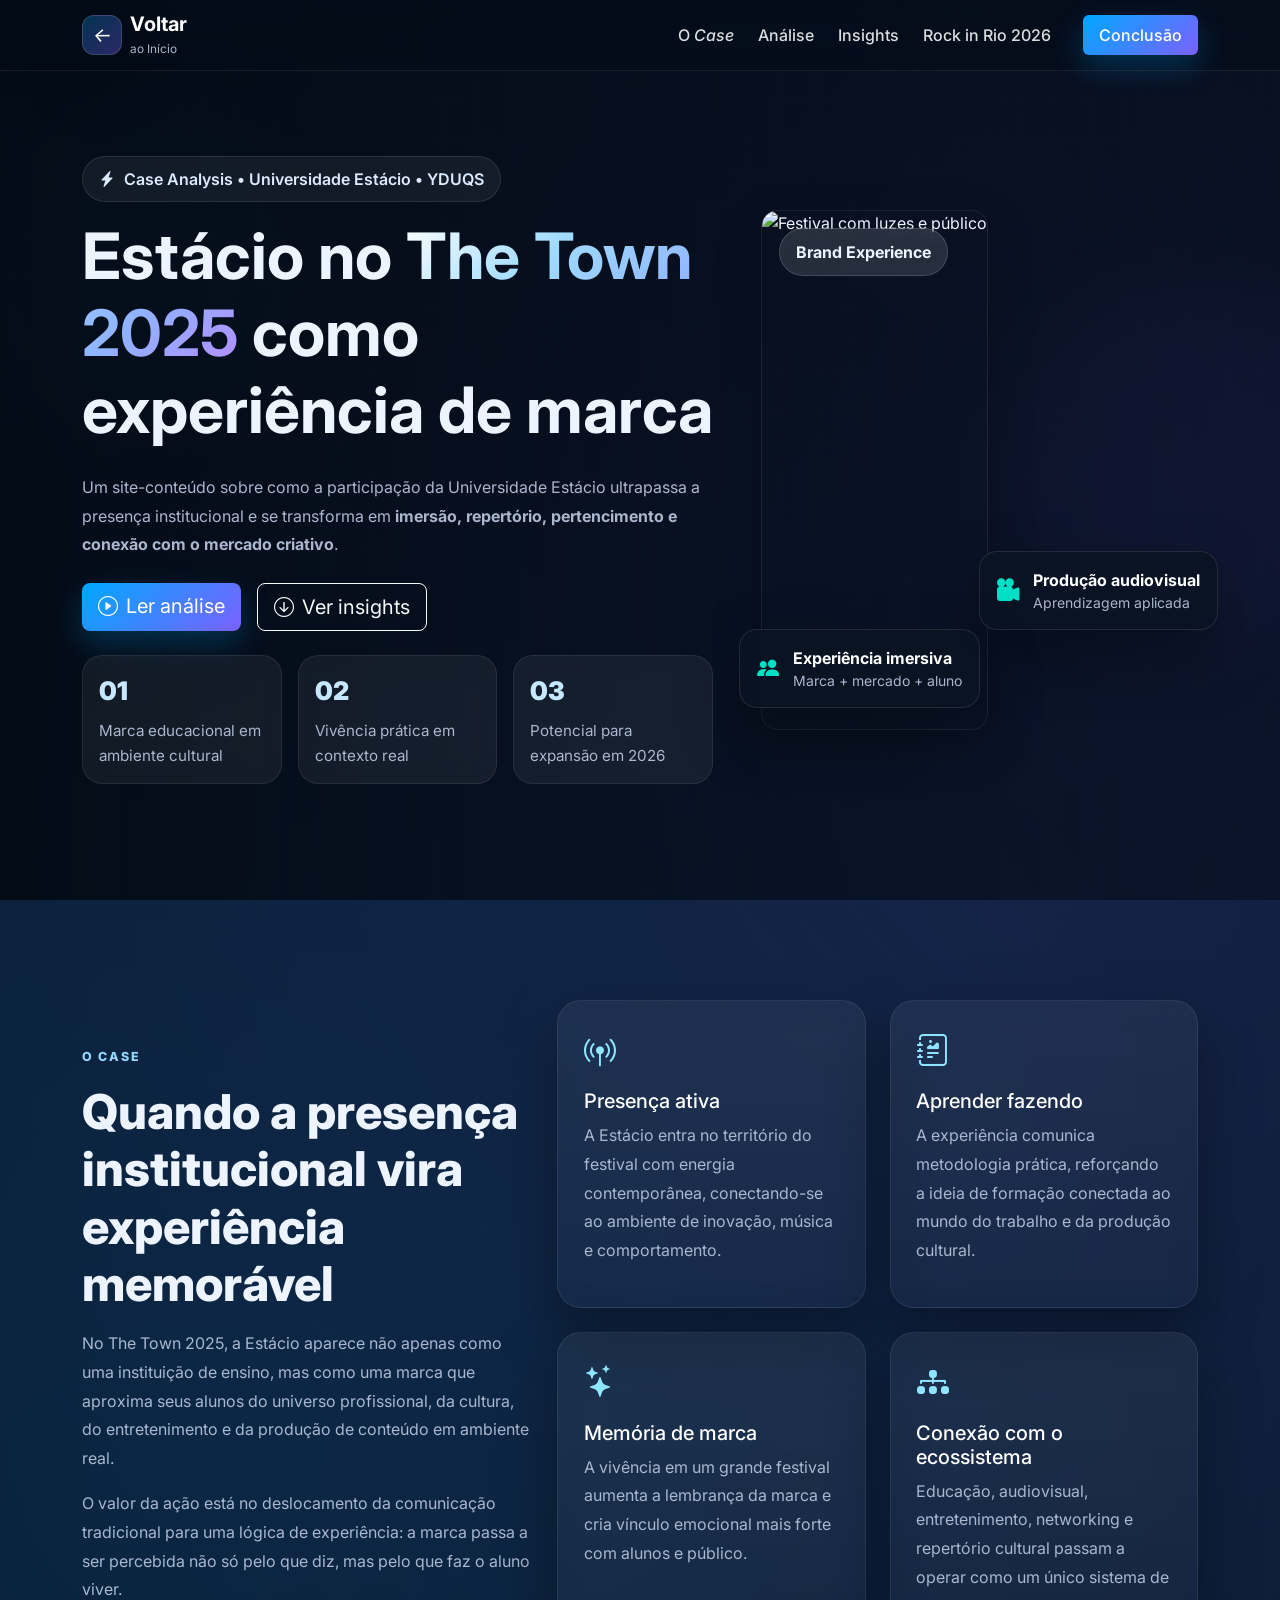
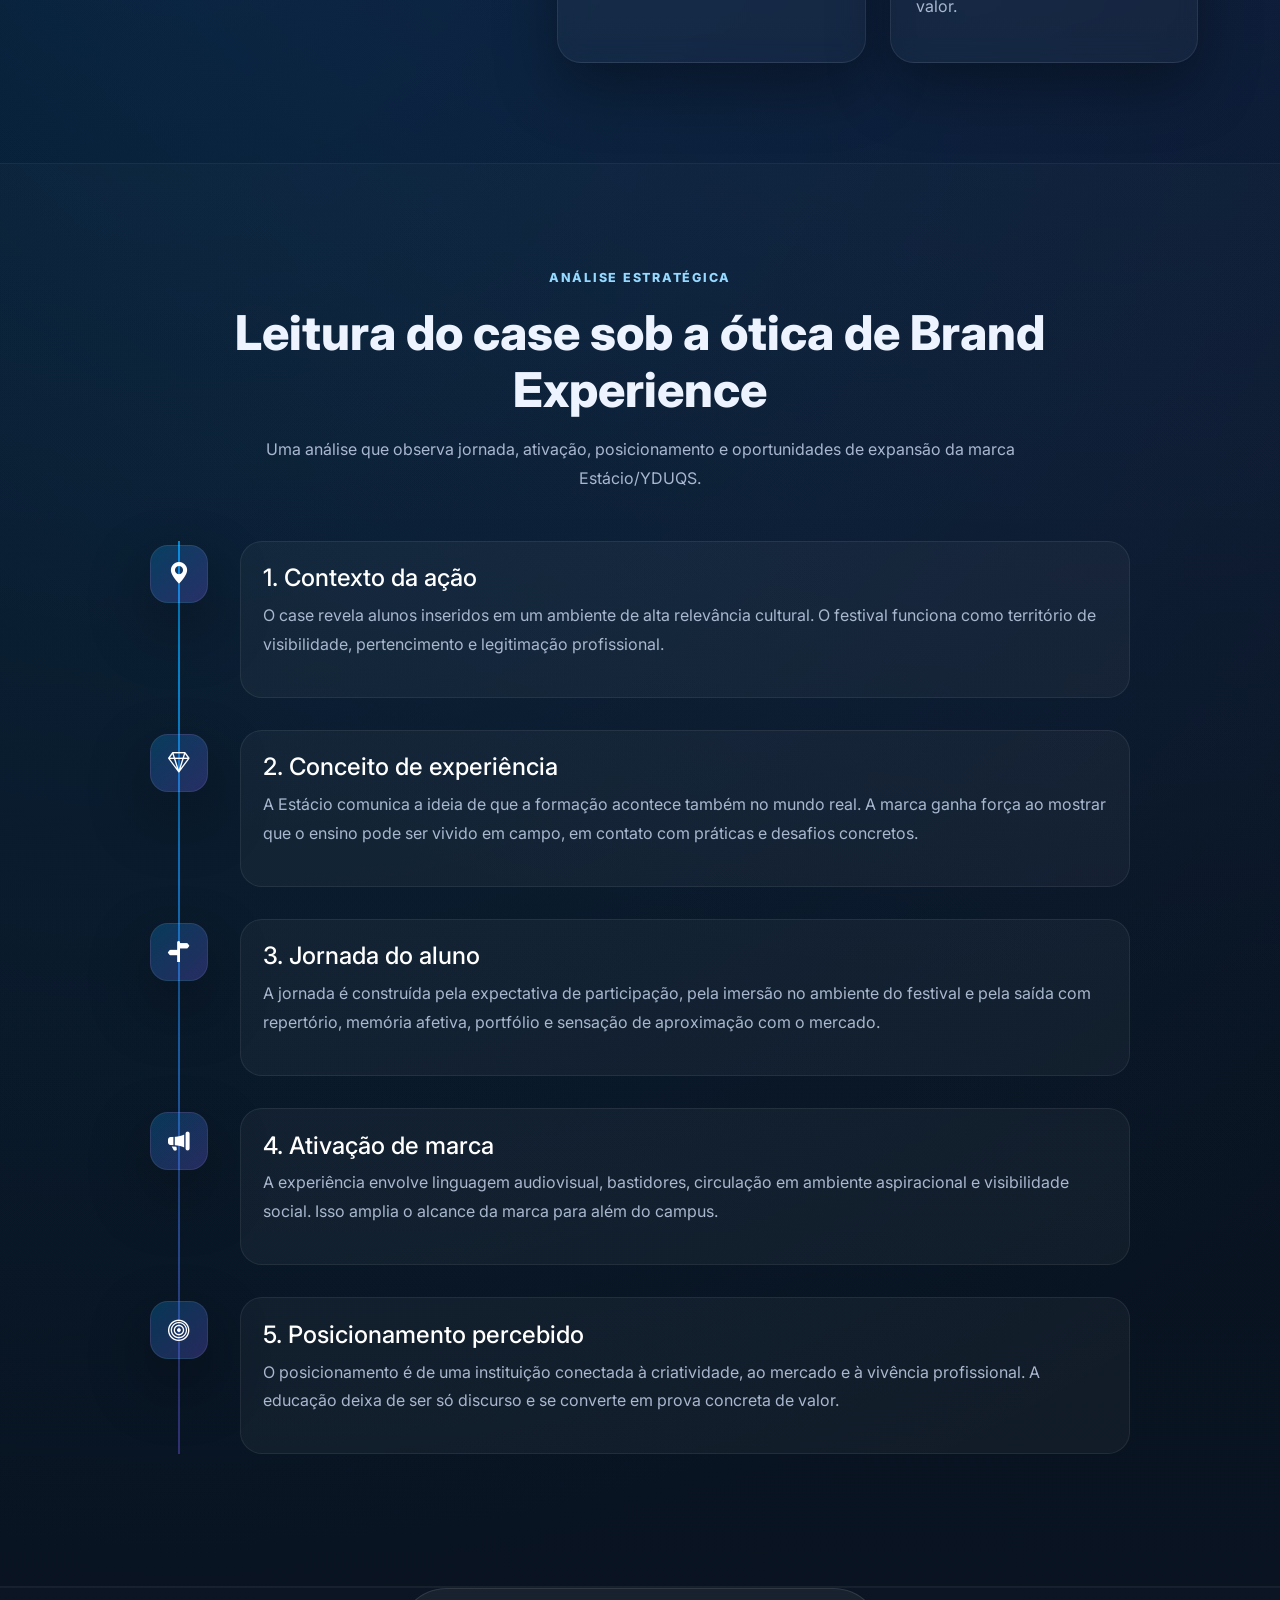
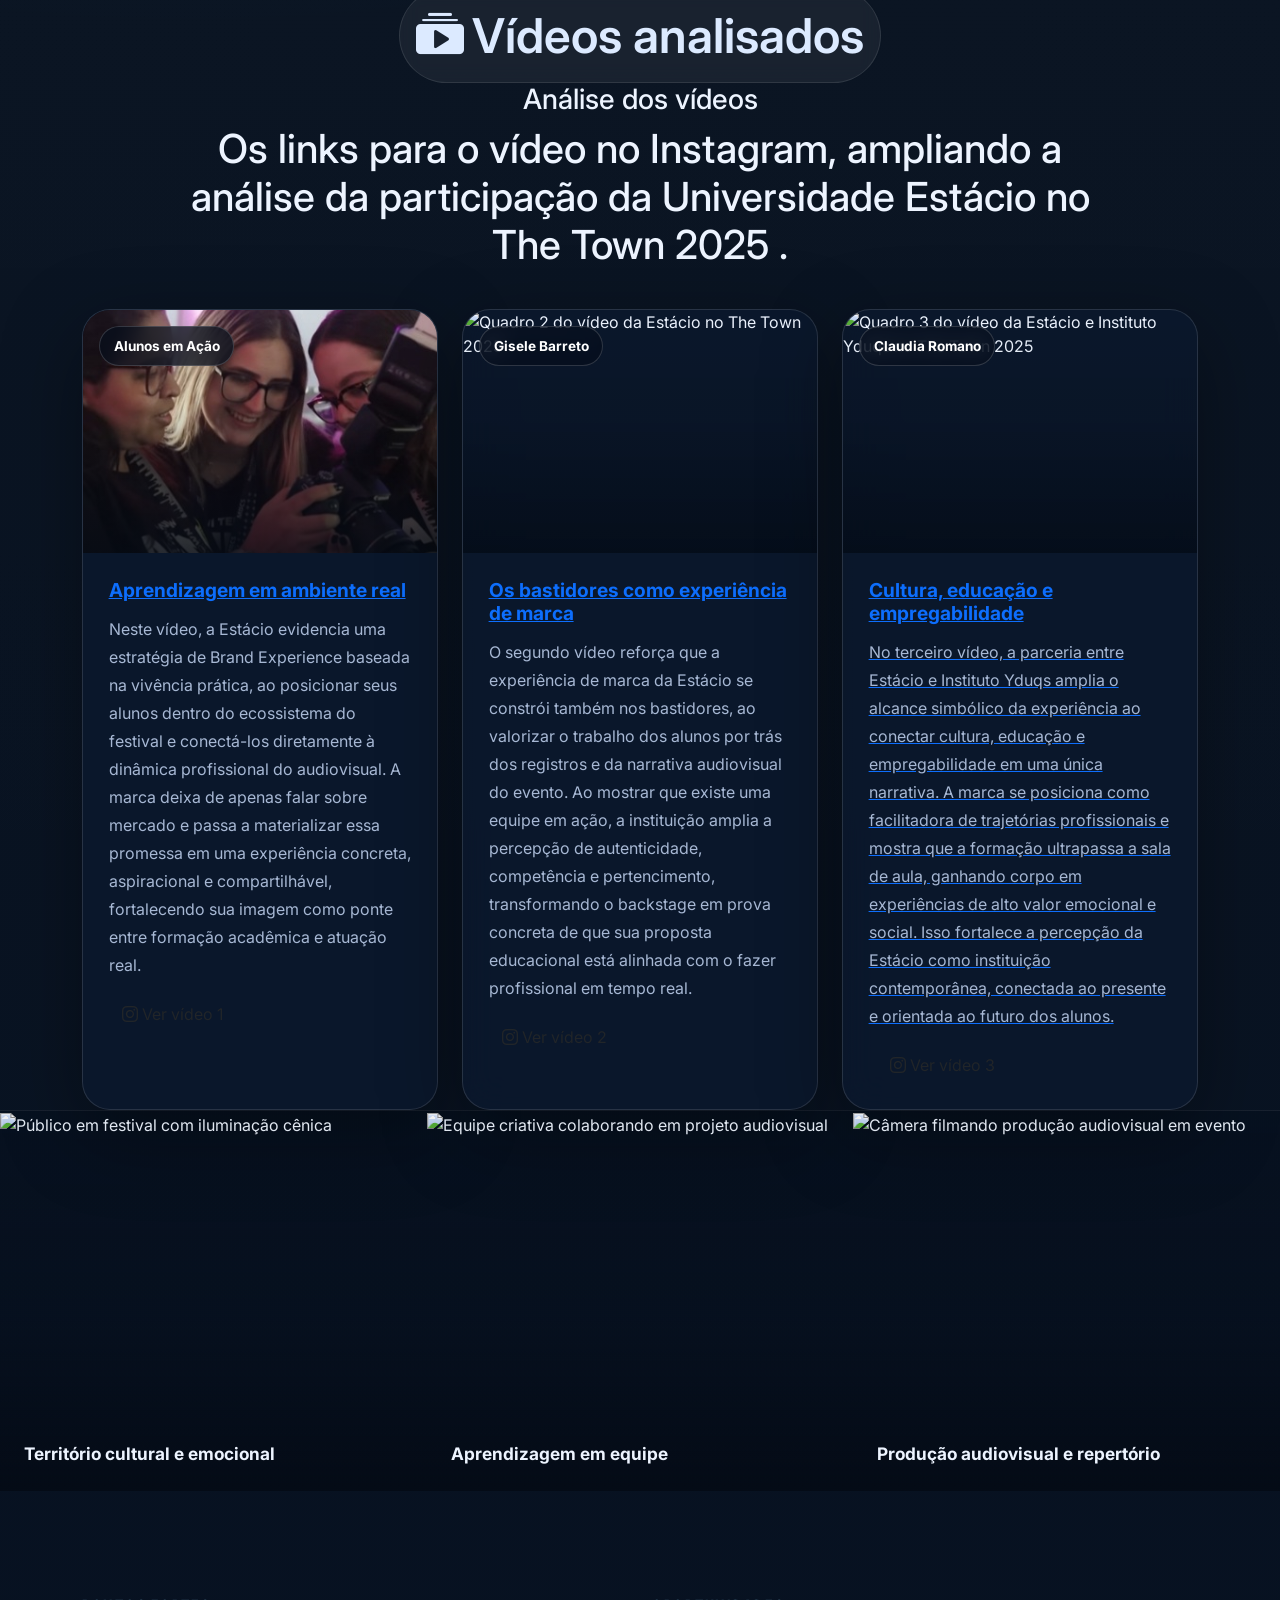
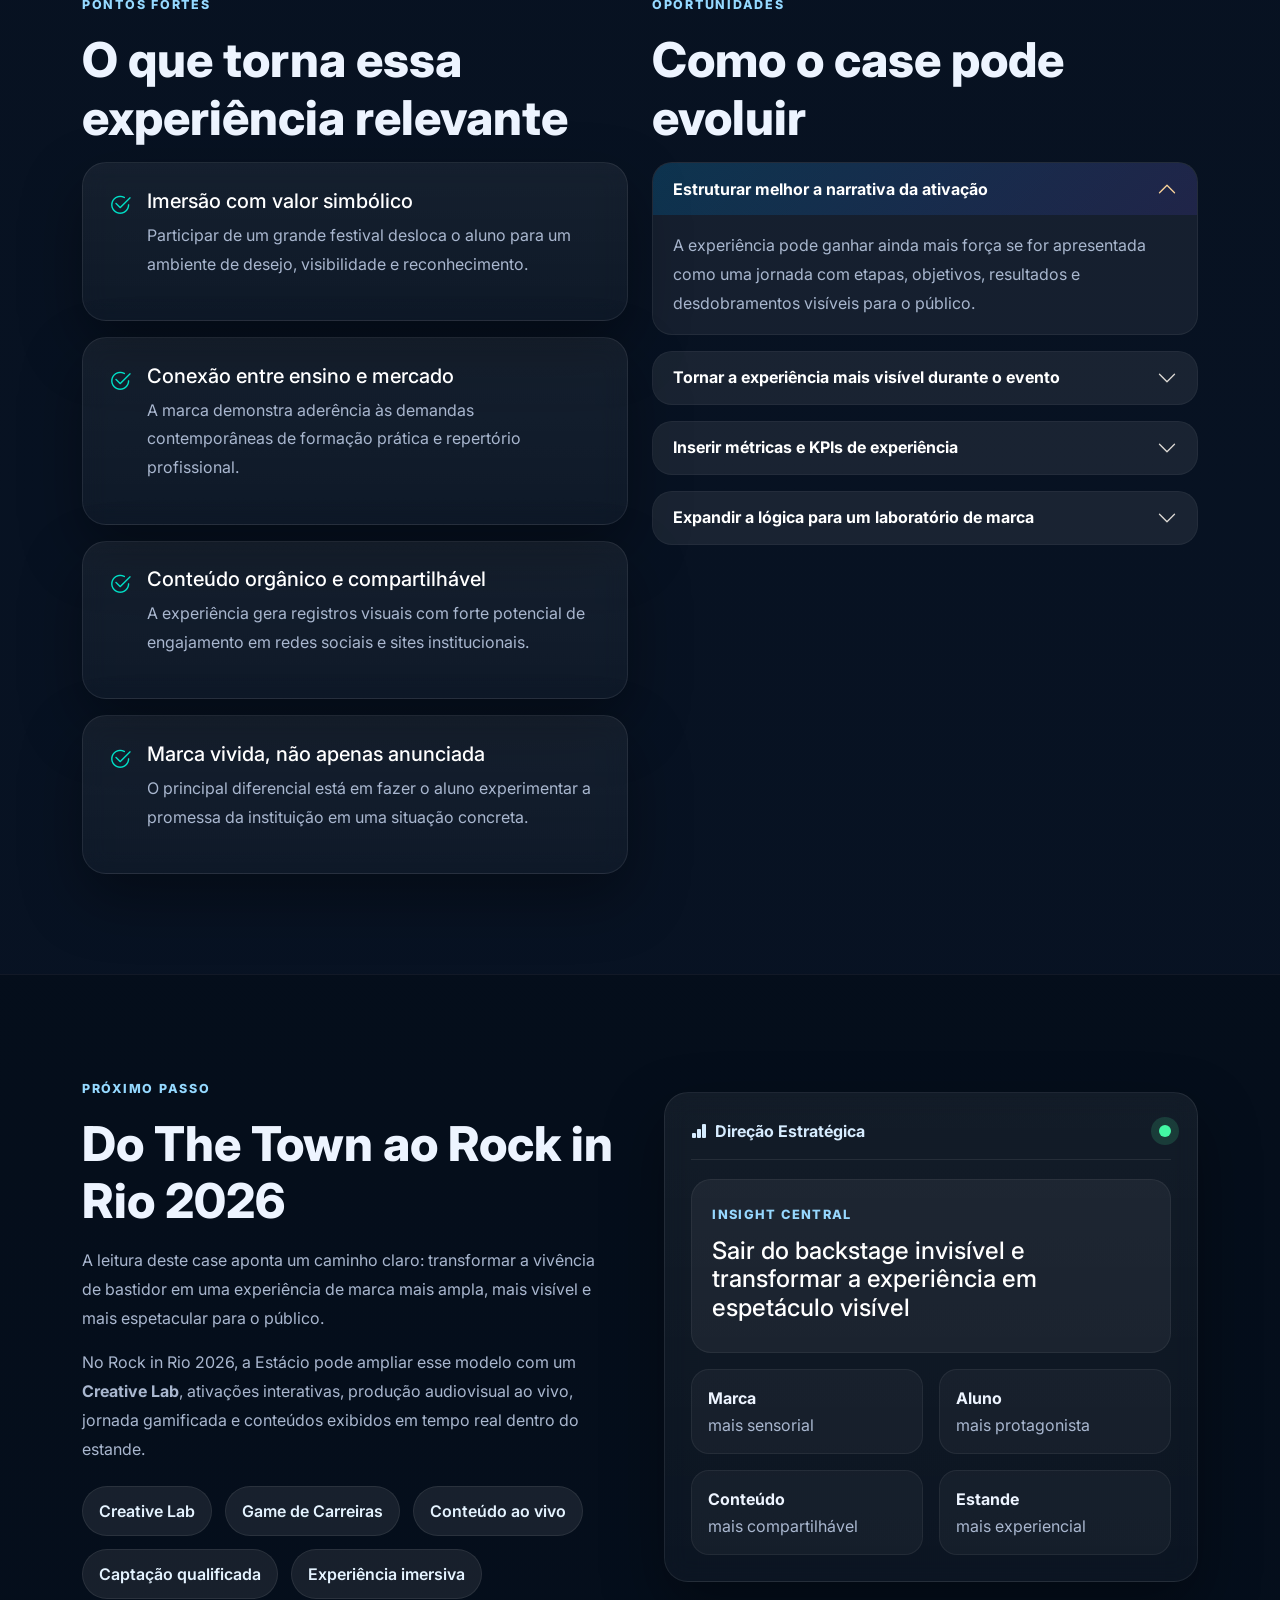
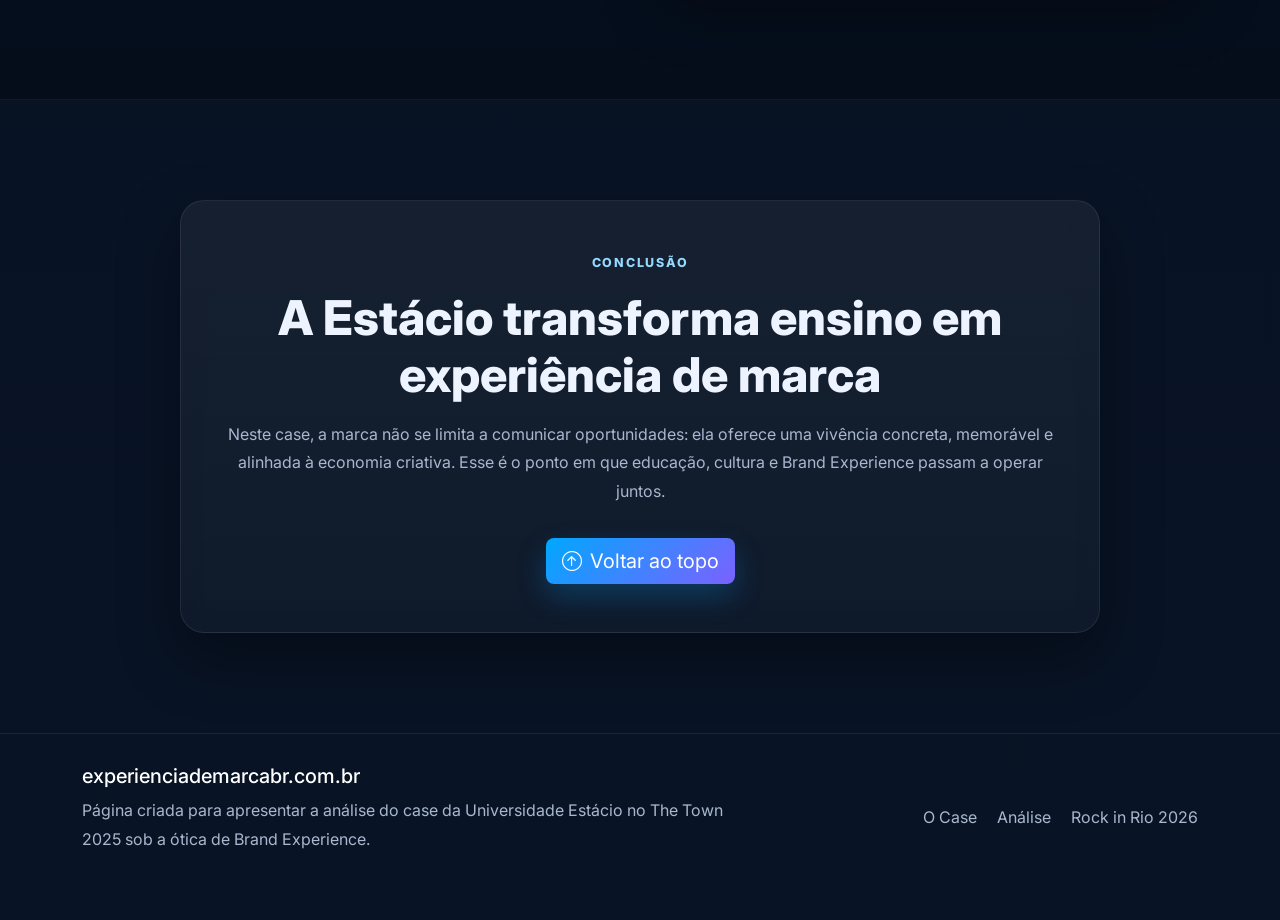
==== commit a6c13d71: "Add files via upload" ====
--- a/index.html
+++ b/index.html
@@ -226,7 +226,7 @@
         <article class="video-frame-card h-100">
           <div class="frame-media">
             <img src="images/insta_estacio_01.jpg" alt="Quadro 1 do vídeo da Estácio no The Town 2025">
-            <span class="frame-badge">Quadro 1</span>
+            <span class="frame-badge">Alunos em Ação</span>
           </div>
           <div class="frame-body">
             <h3><a href="https://www.instagram.com/p/DOR7IkUDxDV/" target="_blank" rel="noopener noreferrer">Aprendizagem em ambiente real</a></h3>
@@ -246,11 +246,11 @@
       <div class="col-lg-4">
         <article class="video-frame-card h-100">
           <div class="frame-media">
-            <img src="images/quadro2.jpg" alt="Quadro 2 do vídeo da Estácio no The Town 2025">
-            <span class="frame-badge">Quadro 2</span>
+            <img src="images/gigi_estacio_01.jpg" alt="Quadro 2 do vídeo da Estácio no The Town 2025">
+            <span class="frame-badge">Gisele Barreto</span>
           </div>
           <div class="frame-body">
-            <h3>Os bastidores como experiência de marca</h3>
+            <h3><a href="https://www.instagram.com/p/DOUsdHODWQZ/" target="_blank" rel="noopener noreferrer">Os bastidores como experiência de marca</a></h3>
             <p>
               O segundo vídeo reforça que a experiência de marca da Estácio se constrói também nos bastidores, ao valorizar o trabalho dos alunos por trás dos registros e da narrativa audiovisual do evento. Ao mostrar que existe uma equipe em ação, a instituição amplia a percepção de autenticidade, competência e pertencimento, transformando o backstage em prova concreta de que sua proposta educacional está alinhada com o fazer profissional em tempo real.
             </p>
@@ -267,11 +267,11 @@
       <div class="col-lg-4">
         <article class="video-frame-card h-100">
           <div class="frame-media">
-            <img src="images/quadro3.jpg" alt="Quadro 3 do vídeo da Estácio e Instituto Yduqs no The Town 2025">
-            <span class="frame-badge">Quadro 3</span>
+            <img src="images/claudia_romano_01.jpg" alt="Quadro 3 do vídeo da Estácio e Instituto Yduqs no The Town 2025">
+            <span class="frame-badge">Claudia Romano</span>
           </div>
           <div class="frame-body">
-            <h3>Cultura, educação e empregabilidade</h3>
+            <h3><a href="https://www.instagram.com/p/DOj8unjD8lC/" target="_blank" rel="noopener noreferrer">Cultura, educação e empregabilidade</h3>
             <p>
               No terceiro vídeo, a parceria entre Estácio e Instituto Yduqs amplia o alcance simbólico da experiência ao conectar cultura, educação e empregabilidade em uma única narrativa. A marca se posiciona como facilitadora de trajetórias profissionais e mostra que a formação ultrapassa a sala de aula, ganhando corpo em experiências de alto valor emocional e social. Isso fortalece a percepção da Estácio como instituição contemporânea, conectada ao presente e orientada ao futuro dos alunos.
             </p>
